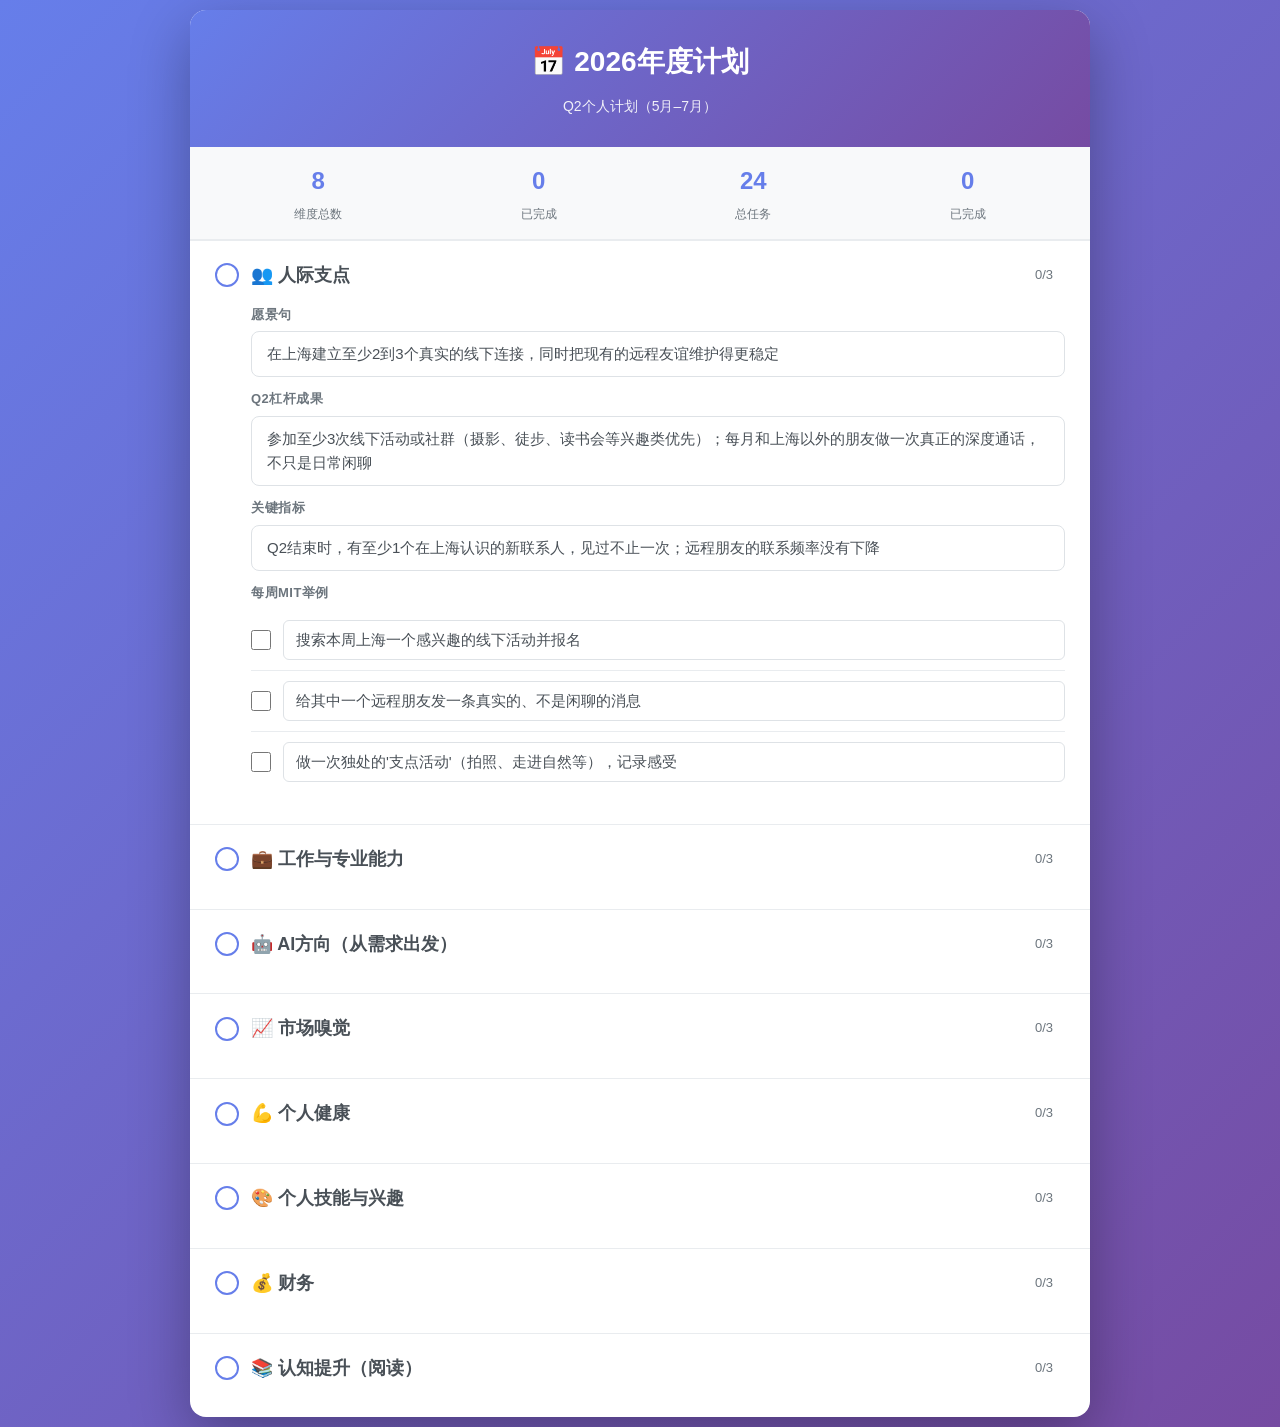
==== index.html @ ac1c128f "Update CLAUDE.md and rename plan.html to index.html" ====
<!DOCTYPE html>
<html lang="zh-CN">
<head>
    <meta charset="UTF-8">
    <meta name="viewport" content="width=device-width, initial-scale=1.0">
    <title>2026年度计划 - Q2个人计划</title>
    <style>
        * {
            margin: 0;
            padding: 0;
            box-sizing: border-box;
        }
        body {
            font-family: -apple-system, BlinkMacSystemFont, 'Segoe UI', 'PingFang SC', 'Microsoft YaHei', sans-serif;
            line-height: 1.6;
            color: #333;
            background: linear-gradient(135deg, #667eea 0%, #764ba2 100%);
            min-height: 100vh;
            padding: 10px;
        }
        .container {
            max-width: 900px;
            margin: 0 auto;
            background: white;
            border-radius: 16px;
            box-shadow: 0 20px 60px rgba(0,0,0,0.3);
            overflow: hidden;
        }
        .header {
            background: linear-gradient(135deg, #667eea 0%, #764ba2 100%);
            color: white;
            padding: 30px;
            text-align: center;
        }
        .header h1 {
            font-size: 28px;
            margin-bottom: 10px;
        }
        .header p {
            opacity: 0.9;
            font-size: 14px;
        }
        .stats-bar {
            display: flex;
            justify-content: space-around;
            background: #f8f9fa;
            padding: 15px;
            border-bottom: 2px solid #e9ecef;
        }
        .stat {
            text-align: center;
        }
        .stat-number {
            font-size: 24px;
            font-weight: bold;
            color: #667eea;
        }
        .stat-label {
            font-size: 12px;
            color: #6c757d;
            margin-top: 4px;
        }
        .dimension {
            border-bottom: 1px solid #e9ecef;
            padding: 20px 25px;
            transition: background 0.3s;
        }
        .dimension:last-child {
            border-bottom: none;
        }
        .dimension:hover {
            background: #f8f9fa;
        }
        .dimension-header {
            display: flex;
            align-items: center;
            margin-bottom: 15px;
            cursor: pointer;
        }
        .dimension-toggle {
            width: 24px;
            height: 24px;
            margin-right: 12px;
            border: 2px solid #667eea;
            border-radius: 50%;
            display: flex;
            align-items: center;
            justify-content: center;
            font-size: 14px;
            color: #667eea;
            transition: all 0.3s;
        }
        .dimension-toggle.completed {
            background: #667eea;
            color: white;
        }
        .dimension-title {
            font-size: 18px;
            font-weight: 600;
            color: #495057;
            flex: 1;
        }
        .dimension-progress {
            font-size: 13px;
            color: #6c757d;
            margin-right: 12px;
        }
        .dimension-content {
            margin-left: 36px;
            display: none;
        }
        .dimension-content.expanded {
            display: block;
        }
        .field {
            margin-bottom: 12px;
        }
        .field-label {
            font-size: 13px;
            font-weight: 600;
            color: #6c757d;
            margin-bottom: 6px;
            text-transform: uppercase;
            letter-spacing: 0.5px;
        }
        .field-content {
            font-size: 15px;
            color: #495057;
            padding: 10px 15px;
            background: #f8f9fa;
            border-radius: 8px;
            border-left: 3px solid #667eea;
            min-height: 40px;
            display: flex;
            align-items: center;
        }
        .field-content[contenteditable="true"] {
            background: #fff;
            border: 1px solid #dee2e6;
            cursor: text;
        }
        .field-content[contenteditable="true"]:focus {
            outline: none;
            border-color: #667eea;
            box-shadow: 0 0 0 3px rgba(102, 126, 234, 0.1);
        }
        .mit-list {
            list-style: none;
        }
        .mit-item {
            display: flex;
            align-items: center;
            padding: 10px 0;
            border-bottom: 1px solid #e9ecef;
        }
        .mit-item:last-child {
            border-bottom: none;
        }
        .mit-checkbox {
            width: 20px;
            height: 20px;
            margin-right: 12px;
            cursor: pointer;
            accent-color: #667eea;
        }
        .mit-text {
            flex: 1;
            font-size: 15px;
            color: #495057;
            padding: 6px 12px;
            border-radius: 6px;
            transition: all 0.3s;
        }
        .mit-text.completed {
            text-decoration: line-through;
            color: #6c757d;
            background: #f8f9fa;
        }
        .save-btn {
            position: fixed;
            bottom: 20px;
            right: 20px;
            background: linear-gradient(135deg, #667eea 0%, #764ba2 100%);
            color: white;
            border: none;
            padding: 12px 24px;
            border-radius: 25px;
            font-size: 14px;
            font-weight: 600;
            cursor: pointer;
            box-shadow: 0 4px 15px rgba(102, 126, 234, 0.4);
            transition: all 0.3s;
            display: none;
        }
        .save-btn:hover {
            transform: translateY(-2px);
            box-shadow: 0 6px 20px rgba(102, 126, 234, 0.6);
        }
        .save-btn.show {
            display: block;
        }
        .unsaved-indicator {
            position: fixed;
            bottom: 20px;
            left: 20px;
            background: #ffc107;
            color: #212529;
            padding: 8px 16px;
            border-radius: 20px;
            font-size: 12px;
            font-weight: 600;
            display: none;
        }
        .unsaved-indicator.show {
            display: block;
        }
        @media (max-width: 768px) {
            .header h1 { font-size: 22px; }
            .dimension { padding: 15px 20px; }
            .dimension-content { margin-left: 0; }
            .stats-bar { padding: 10px 5px; }
            .stat-number { font-size: 20px; }
        }
    </style>
</head>
<body>
    <div class="container">
        <div class="header">
            <h1>📅 2026年度计划</h1>
            <p>Q2个人计划（5月–7月）</p>
        </div>
        <div class="stats-bar">
            <div class="stat">
                <div class="stat-number" id="totalDimensions">0</div>
                <div class="stat-label">维度总数</div>
            </div>
            <div class="stat">
                <div class="stat-number" id="completedDimensions">0</div>
                <div class="stat-label">已完成</div>
            </div>
            <div class="stat">
                <div class="stat-number" id="totalTasks">0</div>
                <div class="stat-label">总任务</div>
            </div>
            <div class="stat">
                <div class="stat-number" id="completedTasks">0</div>
                <div class="stat-label">已完成</div>
            </div>
        </div>
        <div id="dimensionsContainer"></div>
    </div>
    <button class="save-btn" id="saveBtn" onclick="saveAll()">💾 保存所有更改</button>
    <div class="unsaved-indicator" id="unsavedIndicator">有未保存的更改</div>

    <script>
        const PLAN_DATA = {
            dimensions: [
                {
                    id: 1,
                    title: "👥 人际支点",
                    vision: "在上海建立至少2到3个真实的线下连接，同时把现有的远程友谊维护得更稳定",
                    leverage: "参加至少3次线下活动或社群（摄影、徒步、读书会等兴趣类优先）；每月和上海以外的朋友做一次真正的深度通话，不只是日常闲聊",
                    kpi: "Q2结束时，有至少1个在上海认识的新联系人，见过不止一次；远程朋友的联系频率没有下降",
                    mits: [
                        "搜索本周上海一个感兴趣的线下活动并报名",
                        "给其中一个远程朋友发一条真实的、不是闲聊的消息",
                        "做一次独处的'支点活动'（拍照、走进自然等），记录感受"
                    ]
                },
                {
                    id: 2,
                    title: "💼 工作与专业能力",
                    vision: "在TikTok岗位上有一个可量化的、被认可的专业成果",
                    leverage: "完成一个在工作中可以被拿出来说的项目或改进，有具体的数据或反馈支撑",
                    kpi: "能用一两句话清楚描述'我Q2在工作上做了什么、带来了什么结果'",
                    mits: [
                        "识别本周工作中一个可以主动推进的改进点",
                        "记录一个有意思的用户行为或数据现象",
                        "和一个同事进行一次超出日常协作的真实交流"
                    ]
                },
                {
                    id: 3,
                    title: "🤖 AI方向（从需求出发）",
                    vision: "完成一个从真实需求出发、有人愿意用的AI小产品",
                    leverage: "识别一个具体的、可验证的需求，并完成最小可用版本的交付——哪怕只有三五个人在用",
                    kpi: "有至少一个真实用户（不是自己）使用过这个东西，并给出反馈",
                    mits: [
                        "本周观察或记录一个'这个需求好像没有被很好满足'的场景",
                        "推进当前项目的一个具体功能模块",
                        "给一个潜在用户展示或描述这个想法，收集反应"
                    ]
                },
                {
                    id: 4,
                    title: "📈 市场嗅觉",
                    vision: "建立一套属于自己的需求发现和验证习惯，让它变成日常而不是偶发",
                    leverage: "完成至少3次完整的'发现需求→验证→记录'闭环，更新需求追踪表；在塔罗或AI工具方向完成一次有深度的竞品研究",
                    kpi: "需求追踪表中有不少于6条经过验证的记录；能说清楚在某个关注方向上，真实用户在用什么、为什么用、缺什么",
                    mits: [
                        "记录本周观察到的一个市场信号（小红书、身边人、工作场景均可）",
                        "对其中一条做简单验证（搜索、问人、看数据）",
                        "更新需求追踪表，写下结论而不只是现象"
                    ]
                },
                {
                    id: 5,
                    title: "💪 个人健康",
                    vision: "体重和肌肉量有可见的提升，建立稳定的训练习惯",
                    leverage: "制定可执行的增肌饮食和训练计划并执行满6周；每周完成2次力量训练，记录体重变化",
                    kpi: "Q2结束时体重较现在增加2到3公斤；每周力量训练完成率≥80%；体重变化每两周记录一次，趋势持续向上",
                    mits: [
                        "完成2次力量训练（记录动作、组数、重量）",
                        "记录本周饮食蛋白质摄入是否达标",
                        "每两周测量并记录一次体重"
                    ]
                },
                {
                    id: 6,
                    title: "🎨 个人技能与兴趣",
                    vision: "学会自由泳基础动作；让摄影或写作成为一个真正有积累感的出口",
                    leverage: "报名游泳课并完成至少8次课，能独立完成25米自由泳；完成至少10次有意识的拍摄练习，形成小型作品集；写至少6篇反思性文字",
                    kpi: "Q2结束时能独立完成25米自由泳不停歇；能挑出3张自己满意的照片；写作习惯每两周至少一次",
                    mits: [
                        "完成一次游泳课或自主练习",
                        "带着一个明确主题出去拍一次",
                        "写一段这周的观察或感受，不少于200字"
                    ]
                },
                {
                    id: 7,
                    title: "💰 财务",
                    vision: "储蓄率稳步提升；副业收入开始从'以时间换钱'向'用杠杆换钱'过渡；投资知识框架初步建立",
                    leverage: "坚持记账整个Q2；梳理现有副业结构，识别至少一个可以'做一次、持续产生价值'的杠杆化方向并完成初步验证；读完一本投资入门书并输出自己的框架笔记",
                    kpi: "Q2储蓄率较现在提升；至少形成一个杠杆化副业方向的具体方案（不要求完成，要求想清楚）；能用自己的话解释3个投资基础概念",
                    mits: [
                        "记录本周收支",
                        "思考或推进一个'可复用、不完全依赖时间投入'的副业模块",
                        "读投资相关内容20分钟并记录一个新认知"
                    ]
                },
                {
                    id: 8,
                    title: "📚 认知提升（阅读）",
                    vision: "重新建立稳定的阅读习惯，让阅读成为撬动其他目标的杠杆",
                    leverage: "Q2完成6本书（每两周1本）；阅读方向聚焦市场与商业认知、AI与技术趋势、心理与自我认知三个领域，每本书输出一段核心收获笔记",
                    kpi: "6本书完成率100%；每本书有不少于200字的笔记，明确写出'这本书如何影响了我的某个具体目标或决策'",
                    mits: [
                        "每日阅读30分钟，标注关键观点",
                        "周末完成当周阅读内容的简短笔记（核心观点+个人关联）",
                        "每两周选定下一本书，确保书单与当前最重要的目标方向对齐"
                    ]
                }
            ]
        };

        let state = loadState();

        function loadState() {
            const saved = localStorage.getItem('plan2026_state');
            if (saved) {
                try {
                    return JSON.parse(saved);
                } catch (e) {
                    console.warn('Failed to load state:', e);
                }
            }
            return { dimensions: {}, edits: {} };
        }

        function saveState() {
            localStorage.setItem('plan2026_state', JSON.stringify(state));
        }

        function init() {
            const container = document.getElementById('dimensionsContainer');
            PLAN_DATA.dimensions.forEach((dim, index) => {
                const dimId = dim.id;
                const dimState = state.dimensions[dimId] || { completedMits: [], expanded: index === 0 };

                const dimEl = document.createElement('div');
                dimEl.className = 'dimension';
                dimEl.id = `dim-${dimId}`;

                const completed = dimState.completedMits || [];
                const allComplete = completed.length === dim.mits.length;

                dimEl.innerHTML = `
                    <div class="dimension-header" onclick="toggleDimension(${dimId})">
                        <div class="dimension-toggle ${allComplete ? 'completed' : ''}" id="toggle-${dimId}">${allComplete ? '✓' : (completed.length > 0 ? completed.length : '')}</div>
                        <div class="dimension-title">${dim.title}</div>
                        <div class="dimension-progress" id="progress-${dimId}">${completed.length}/${dim.mits.length}</div>
                    </div>
                    <div class="dimension-content ${dimState.expanded ? 'expanded' : ''}" id="content-${dimId}">
                        <div class="field">
                            <div class="field-label">愿景句</div>
                            <div class="field-content" contenteditable="true"
                                 oninput="markUnsaved()"
                                 onblur="saveField(${dimId}, 'vision', this.innerText)"
                                 id="vision-${dimId}">${state.edits[`${dimId}_vision`] || dim.vision}</div>
                        </div>
                        <div class="field">
                            <div class="field-label">Q2杠杆成果</div>
                            <div class="field-content" contenteditable="true"
                                 oninput="markUnsaved()"
                                 onblur="saveField(${dimId}, 'leverage', this.innerText)"
                                 id="leverage-${dimId}">${state.edits[`${dimId}_leverage`] || dim.leverage}</div>
                        </div>
                        <div class="field">
                            <div class="field-label">关键指标</div>
                            <div class="field-content" contenteditable="true"
                                 oninput="markUnsaved()"
                                 onblur="saveField(${dimId}, 'kpi', this.innerText)"
                                 id="kpi-${dimId}">${state.edits[`${dimId}_kpi`] || dim.kpi}</div>
                        </div>
                        <div class="field">
                            <div class="field-label">每周MIT举例</div>
                            <ul class="mit-list" id="mit-list-${dimId}">
                                ${dim.mits.map((mit, i) => `
                                    <li class="mit-item">
                                        <input type="checkbox"
                                               class="mit-checkbox"
                                               id="mit-${dimId}-${i}"
                                               ${completed.includes(i) ? 'checked' : ''}
                                               onchange="toggleMit(${dimId}, ${i})">
                                        <div class="field-content mit-text ${completed.includes(i) ? 'completed' : ''}"
                                             contenteditable="true"
                                             oninput="markUnsaved()"
                                             onblur="saveField(${dimId}, 'mit_${i}', this.innerText)"
                                             id="mit-text-${dimId}-${i}">${state.edits[`${dimId}_mit_${i}`] || mit}</div>
                                    </li>
                                `).join('')}
                            </ul>
                        </div>
                    </div>
                `;
                container.appendChild(dimEl);
            });
            updateStats();
        }

        function toggleDimension(dimId) {
            const content = document.getElementById(`content-${dimId}`);
            const toggle = document.getElementById(`toggle-${dimId}`);
            const isExpanded = content.classList.contains('expanded');

            if (!isExpanded) {
                content.classList.add('expanded');
                toggle.textContent = document.querySelectorAll(`#mit-list-${dimId} input:checked`).length || '';
            } else {
                content.classList.remove('expanded');
            }

            // Save expanded state
            if (!state.dimensions[dimId]) state.dimensions[dimId] = { completedMits: [] };
            state.dimensions[dimId].expanded = !isExpanded;
            saveState();
        }

        function toggleMit(dimId, mitIndex) {
            const checkbox = document.getElementById(`mit-${dimId}-${mitIndex}`);
            const textEl = document.getElementById(`mit-text-${dimId}-${mitIndex}`);

            if (!state.dimensions[dimId]) state.dimensions[dimId] = { completedMits: [] };

            if (checkbox.checked) {
                state.dimensions[dimId].completedMits.push(mitIndex);
                textEl.classList.add('completed');
            } else {
                state.dimensions[dimId].completedMits = state.dimensions[dimId].completedMits.filter(i => i !== mitIndex);
                textEl.classList.remove('completed');
            }

            updateDimProgress(dimId);
            updateStats();
            saveState();
            markUnsaved();
        }

        function updateDimProgress(dimId) {
            const dimData = PLAN_DATA.dimensions.find(d => d.id === dimId);
            const dimState = state.dimensions[dimId] || { completedMits: [] };
            const completed = dimState.completedMits.length;
            const total = dimData.mits.length;

            document.getElementById(`progress-${dimId}`).textContent = `${completed}/${total}`;

            const toggle = document.getElementById(`toggle-${dimId}`);
            if (completed === total && total > 0) {
                toggle.classList.add('completed');
                toggle.textContent = '✓';
            } else {
                toggle.classList.remove('completed');
                toggle.textContent = completed > 0 ? completed : '';
            }
        }

        function updateStats() {
            const totalDims = PLAN_DATA.dimensions.length;
            const completedDims = PLAN_DATA.dimensions.filter(d => {
                const s = state.dimensions[d.id];
                return s && s.completedMits && s.completedMits.length === d.mits.length;
            }).length;
            const totalTasks = PLAN_DATA.dimensions.reduce((sum, d) => sum + d.mits.length, 0);
            const completedTasks = PLAN_DATA.dimensions.reduce((sum, d) => {
                const s = state.dimensions[d.id];
                return sum + (s && s.completedMits ? s.completedMits.length : 0);
            }, 0);

            document.getElementById('totalDimensions').textContent = totalDims;
            document.getElementById('completedDimensions').textContent = completedDims;
            document.getElementById('totalTasks').textContent = totalTasks;
            document.getElementById('completedTasks').textContent = completedTasks;
        }

        function saveField(dimId, field, value) {
            state.edits[`${dimId}_${field}`] = value;
            saveState();
            markUnsaved();
        }

        let unsavedTimeout;
        function markUnsaved() {
            document.getElementById('saveBtn').classList.add('show');
            document.getElementById('unsavedIndicator').classList.add('show');
            clearTimeout(unsavedTimeout);
            unsavedTimeout = setTimeout(() => {
                document.getElementById('unsavedIndicator').classList.remove('show');
            }, 3000);
        }

        function saveAll() {
            saveState();
            document.getElementById('saveBtn').classList.remove('show');
            document.getElementById('unsavedIndicator').classList.remove('show');

            // Show confirmation
            const btn = document.getElementById('saveBtn');
            const original = btn.innerHTML;
            btn.innerHTML = '✅ 已保存!';
            setTimeout(() => {
                btn.innerHTML = original;
            }, 2000);
        }

        // Initialize on load
        window.onload = init;
    </script>
</body>
</html>
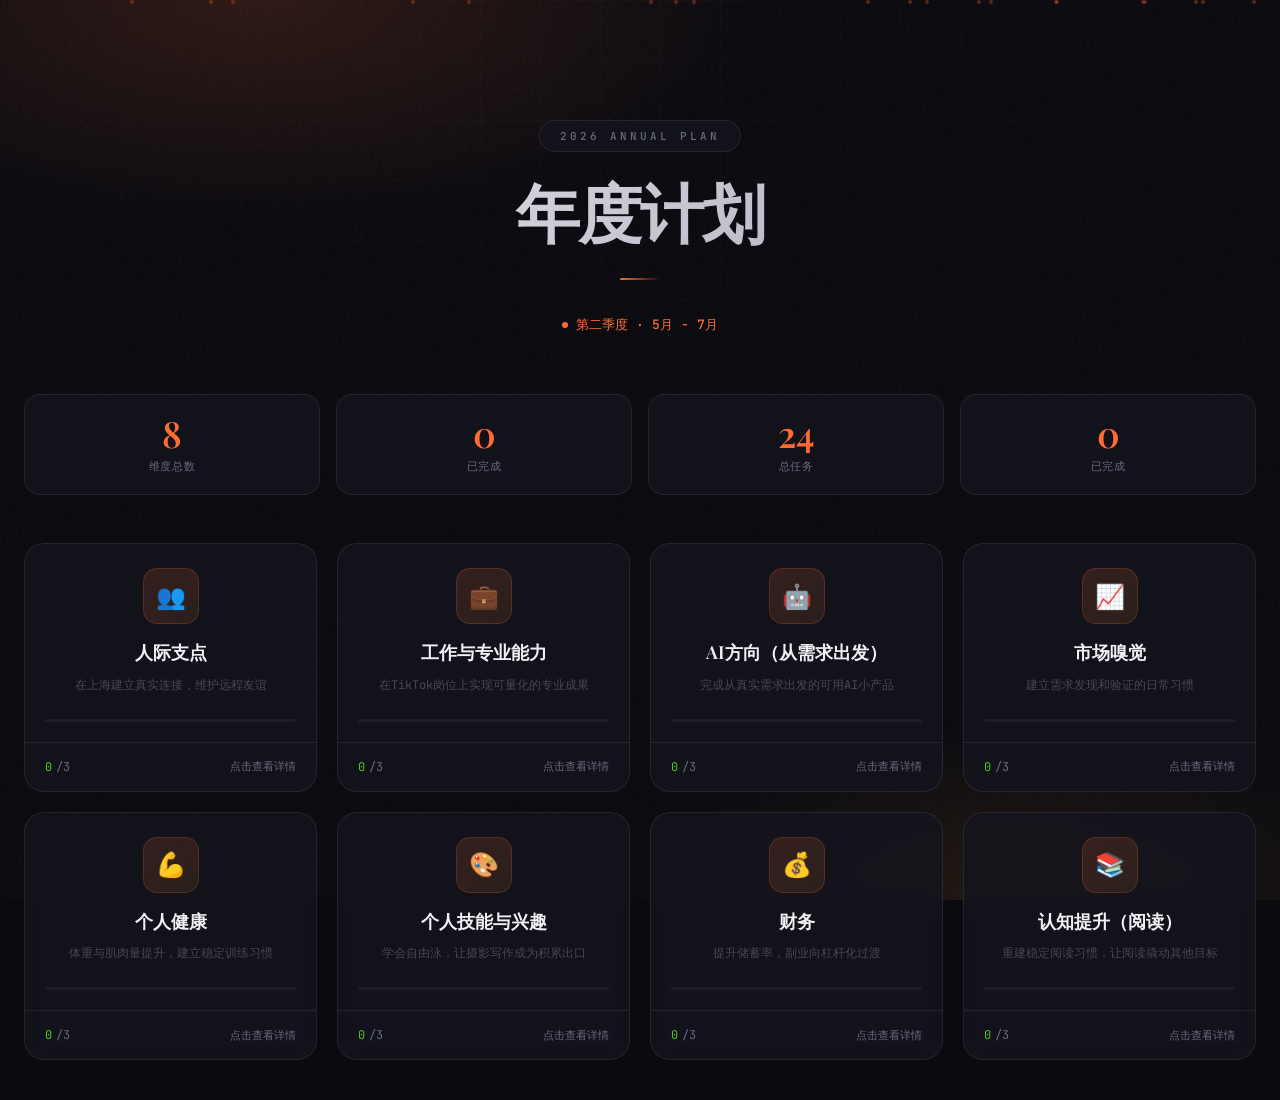
==== commit 55788731: "重构：多页面现代化设计 - 创建 index.html 主页：8个维度卡片网格布局，带滚动动画和悬浮效果 - 创建 dimension-1.html 到 dimension-8.html：每个维度独立" ====
--- a/index.html
+++ b/index.html
@@ -3,369 +3,469 @@
 <head>
     <meta charset="UTF-8">
     <meta name="viewport" content="width=device-width, initial-scale=1.0">
-    <title>2026年度计划 - Q2个人计划</title>
+    <title>2026 · 年度计划</title>
     <style>
-        * {
-            margin: 0;
-            padding: 0;
-            box-sizing: border-box;
-        }
+        @import url('https://fonts.googleapis.com/css2?family=Playfair+Display:wght@400;600;800&family=JetBrains+Mono:wght@300;400;500&display=swap');
+
+        :root {
+            --bg: #0a0a0f;
+            --fg: #f0f0f5;
+            --muted: #6b6b80;
+            --accent: #ff6b35;
+            --accent-glow: rgba(255, 107, 53, 0.4);
+            --card: rgba(20, 20, 30, 0.8);
+            --border: rgba(255, 255, 255, 0.08);
+            --gradient-1: #ff6b35;
+            --gradient-2: #f7931e;
+        }
+
+        * { margin: 0; padding: 0; box-sizing: border-box; }
+
         body {
-            font-family: -apple-system, BlinkMacSystemFont, 'Segoe UI', 'PingFang SC', 'Microsoft YaHei', sans-serif;
-            line-height: 1.6;
-            color: #333;
-            background: linear-gradient(135deg, #667eea 0%, #764ba2 100%);
+            font-family: 'JetBrains Mono', monospace;
+            background: var(--bg);
+            color: var(--fg);
             min-height: 100vh;
-            padding: 10px;
-        }
-        .container {
-            max-width: 900px;
+            overflow-x: hidden;
+        }
+
+        /* Animated background */
+        .bg-layer {
+            position: fixed;
+            inset: 0;
+            z-index: -1;
+            background:
+                radial-gradient(ellipse 80% 50% at 20% 0%, rgba(255,107,53,0.15) 0%, transparent 50%),
+                radial-gradient(ellipse 60% 40% at 80% 100%, rgba(247,147,30,0.1) 0%, transparent 50%),
+                var(--bg);
+        }
+
+        .bg-grid {
+            position: fixed;
+            inset: 0;
+            z-index: -1;
+            background-image:
+                linear-gradient(rgba(255,255,255,0.02) 1px, transparent 1px),
+                linear-gradient(90deg, rgba(255,255,255,0.02) 1px, transparent 1px);
+            background-size: 60px 60px;
+            mask-image: radial-gradient(ellipse 100% 100% at 50% 0%, black 0%, transparent 70%);
+        }
+
+        /* Noise texture overlay */
+        .noise {
+            position: fixed;
+            inset: 0;
+            z-index: -1;
+            opacity: 0.03;
+            background-image: url("data:image/svg+xml,%3Csvg viewBox='0 0 256 256' xmlns='http://www.w3.org/2000/svg'%3E%3Cfilter id='noise'%3E%3CfeTurbulence type='fractalNoise' baseFrequency='0.9' numOctaves='4' stitchTiles='stitch'/%3E%3C/filter%3E%3Crect width='100%25' height='100%25' filter='url(%23noise)'/%3E%3C/svg%3E");
+            pointer-events: none;
+        }
+
+        /* Main container */
+        .main-container {
+            max-width: 1400px;
             margin: 0 auto;
-            background: white;
+            padding: 40px 24px;
+        }
+
+        /* Header */
+        .hero {
+            text-align: center;
+            padding: 80px 0 60px;
+            position: relative;
+        }
+
+        .hero-badge {
+            display: inline-block;
+            font-size: 11px;
+            font-weight: 500;
+            letter-spacing: 3px;
+            text-transform: uppercase;
+            color: var(--muted);
+            background: var(--card);
+            border: 1px solid var(--border);
+            padding: 8px 20px;
+            border-radius: 100px;
+            margin-bottom: 24px;
+            backdrop-filter: blur(10px);
+        }
+
+        .hero h1 {
+            font-family: 'Playfair Display', serif;
+            font-size: clamp(32px, 6vw, 64px);
+            font-weight: 800;
+            letter-spacing: -0.03em;
+            line-height: 1.1;
+            margin-bottom: 16px;
+            background: linear-gradient(135deg, var(--fg) 0%, #a0a0b0 100%);
+            -webkit-background-clip: text;
+            -webkit-text-fill-color: transparent;
+            background-clip: text;
+        }
+
+        .hero-subtitle {
+            font-size: 14px;
+            color: var(--muted);
+            letter-spacing: 0.1em;
+        }
+
+        .hero-line {
+            width: 40px;
+            height: 2px;
+            background: linear-gradient(90deg, var(--accent), transparent);
+            margin: 32px auto;
+            border-radius: 2px;
+        }
+
+        .q2-tag {
+            display: inline-flex;
+            align-items: center;
+            gap: 8px;
+            color: var(--accent);
+            font-size: 13px;
+            font-weight: 500;
+        }
+
+        .q2-tag::before {
+            content: '';
+            width: 6px;
+            height: 6px;
+            background: var(--accent);
+            border-radius: 50%;
+            animation: pulse 2s infinite;
+        }
+
+        @keyframes pulse {
+            0%, 100% { opacity: 1; transform: scale(1); }
+            50% { opacity: 0.5; transform: scale(1.2); }
+        }
+
+        /* Stats bar */
+        .stats-row {
+            display: grid;
+            grid-template-columns: repeat(4, 1fr);
+            gap: 16px;
+            margin-bottom: 48px;
+        }
+
+        @media (max-width: 600px) {
+            .stats-row { grid-template-columns: repeat(2, 1fr); }
+        }
+
+        .stat-card {
+            background: var(--card);
+            border: 1px solid var(--border);
             border-radius: 16px;
-            box-shadow: 0 20px 60px rgba(0,0,0,0.3);
+            padding: 20px;
+            text-align: center;
+            backdrop-filter: blur(10px);
+            transition: all 0.4s cubic-bezier(0.16, 1, 0.3, 1);
+        }
+
+        .stat-card:hover {
+            border-color: rgba(255,107,53,0.3);
+            transform: translateY(-4px);
+            box-shadow: 0 20px 40px rgba(0,0,0,0.3);
+        }
+
+        .stat-value {
+            font-family: 'Playfair Display', serif;
+            font-size: 36px;
+            font-weight: 600;
+            color: var(--fg);
+            line-height: 1;
+            margin-bottom: 8px;
+        }
+
+        .stat-value .highlight {
+            color: var(--accent);
+        }
+
+        .stat-label {
+            font-size: 11px;
+            color: var(--muted);
+            letter-spacing: 0.05em;
+            text-transform: uppercase;
+        }
+
+        /* Grid of dimension cards */
+        .dimensions-grid {
+            display: grid;
+            grid-template-columns: repeat(auto-fit, minmax(280px, 1fr));
+            gap: 20px;
+        }
+
+        .dimension-card {
+            background: var(--card);
+            border: 1px solid var(--border);
+            border-radius: 20px;
             overflow: hidden;
-        }
-        .header {
-            background: linear-gradient(135deg, #667eea 0%, #764ba2 100%);
-            color: white;
-            padding: 30px;
-            text-align: center;
-        }
-        .header h1 {
-            font-size: 28px;
-            margin-bottom: 10px;
-        }
-        .header p {
-            opacity: 0.9;
-            font-size: 14px;
-        }
-        .stats-bar {
-            display: flex;
-            justify-content: space-around;
-            background: #f8f9fa;
-            padding: 15px;
-            border-bottom: 2px solid #e9ecef;
-        }
-        .stat {
-            text-align: center;
-        }
-        .stat-number {
-            font-size: 24px;
-            font-weight: bold;
-            color: #667eea;
-        }
-        .stat-label {
-            font-size: 12px;
-            color: #6c757d;
-            margin-top: 4px;
-        }
-        .dimension {
-            border-bottom: 1px solid #e9ecef;
-            padding: 20px 25px;
-            transition: background 0.3s;
-        }
-        .dimension:last-child {
-            border-bottom: none;
-        }
-        .dimension:hover {
-            background: #f8f9fa;
-        }
-        .dimension-header {
-            display: flex;
-            align-items: center;
-            margin-bottom: 15px;
             cursor: pointer;
-        }
-        .dimension-toggle {
-            width: 24px;
-            height: 24px;
-            margin-right: 12px;
-            border: 2px solid #667eea;
-            border-radius: 50%;
+            transition: all 0.5s cubic-bezier(0.16, 1, 0.3, 1);
+            position: relative;
+            backdrop-filter: blur(10px);
+        }
+
+        .dimension-card::before {
+            content: '';
+            position: absolute;
+            top: 0;
+            left: 0;
+            right: 0;
+            height: 3px;
+            background: linear-gradient(90deg, var(--gradient-1), var(--gradient-2));
+            opacity: 0;
+            transition: opacity 0.4s;
+        }
+
+        .dimension-card:hover {
+            border-color: rgba(255,107,53,0.4);
+            transform: translateY(-8px);
+            box-shadow:
+                0 20px 60px rgba(255,107,53,0.15),
+                0 0 0 1px rgba(255,107,53,0.1);
+        }
+
+        .dimension-card:hover::before {
+            opacity: 1;
+        }
+
+        .card-icon {
+            width: 56px;
+            height: 56px;
+            margin: 24px auto 16px;
             display: flex;
             align-items: center;
             justify-content: center;
-            font-size: 14px;
-            color: #667eea;
-            transition: all 0.3s;
-        }
-        .dimension-toggle.completed {
-            background: #667eea;
-            color: white;
-        }
-        .dimension-title {
+            font-size: 24px;
+            background: linear-gradient(135deg, rgba(255,107,53,0.15), rgba(247,147,30,0.1));
+            border-radius: 14px;
+            border: 1px solid rgba(255,107,53,0.2);
+        }
+
+        .card-title {
+            font-family: 'Playfair Display', serif;
             font-size: 18px;
             font-weight: 600;
-            color: #495057;
-            flex: 1;
-        }
-        .dimension-progress {
-            font-size: 13px;
-            color: #6c757d;
-            margin-right: 12px;
-        }
-        .dimension-content {
-            margin-left: 36px;
-            display: none;
-        }
-        .dimension-content.expanded {
-            display: block;
-        }
-        .field {
-            margin-bottom: 12px;
-        }
-        .field-label {
-            font-size: 13px;
-            font-weight: 600;
-            color: #6c757d;
-            margin-bottom: 6px;
-            text-transform: uppercase;
-            letter-spacing: 0.5px;
-        }
-        .field-content {
-            font-size: 15px;
-            color: #495057;
-            padding: 10px 15px;
-            background: #f8f9fa;
-            border-radius: 8px;
-            border-left: 3px solid #667eea;
-            min-height: 40px;
+            color: var(--fg);
+            text-align: center;
+            padding: 0 20px;
+            line-height: 1.4;
+        }
+
+        .card-subtitle {
+            font-size: 12px;
+            color: var(--muted);
+            text-align: center;
+            padding: 10px 24px 24px;
+            line-height: 1.6;
+            opacity: 0.6;
+        }
+
+        .card-progress {
+            height: 3px;
+            background: rgba(255,255,255,0.05);
+            margin: 0 20px 20px;
+            border-radius: 2px;
+            overflow: hidden;
+        }
+
+        .card-progress-bar {
+            height: 100%;
+            background: linear-gradient(90deg, var(--gradient-1), var(--gradient-2));
+            border-radius: 2px;
+            transition: width 0.8s cubic-bezier(0.16, 1, 0.3, 1);
+            width: 0%;
+        }
+
+        .card-footer {
+            padding: 16px 20px;
+            border-top: 1px solid var(--border);
+            display: flex;
+            justify-content: space-between;
+            align-items: center;
+            font-size: 12px;
+            color: var(--muted);
+        }
+
+        .card-stats {
+            display: flex;
+            gap: 16px;
+        }
+
+        .card-stat {
             display: flex;
             align-items: center;
-        }
-        .field-content[contenteditable="true"] {
-            background: #fff;
-            border: 1px solid #dee2e6;
-            cursor: text;
-        }
-        .field-content[contenteditable="true"]:focus {
-            outline: none;
-            border-color: #667eea;
-            box-shadow: 0 0 0 3px rgba(102, 126, 234, 0.1);
-        }
-        .mit-list {
-            list-style: none;
-        }
-        .mit-item {
-            display: flex;
-            align-items: center;
-            padding: 10px 0;
-            border-bottom: 1px solid #e9ecef;
-        }
-        .mit-item:last-child {
-            border-bottom: none;
-        }
-        .mit-checkbox {
-            width: 20px;
-            height: 20px;
-            margin-right: 12px;
-            cursor: pointer;
-            accent-color: #667eea;
-        }
-        .mit-text {
-            flex: 1;
-            font-size: 15px;
-            color: #495057;
-            padding: 6px 12px;
-            border-radius: 6px;
-            transition: all 0.3s;
-        }
-        .mit-text.completed {
-            text-decoration: line-through;
-            color: #6c757d;
-            background: #f8f9fa;
-        }
-        .save-btn {
+            gap: 4px;
+        }
+
+        .card-stat .done {
+            color: #52c41a;
+        }
+
+        /* Scroll reveal animation */
+        .dimension-card {
+            opacity: 0;
+            transform: translateY(40px);
+        }
+
+        .dimension-card.revealed {
+            animation: cardReveal 0.8s cubic-bezier(0.16, 1, 0.3, 1) forwards;
+        }
+
+        @keyframes cardReveal {
+            to {
+                opacity: 1;
+                transform: translateY(0);
+            }
+        }
+
+        /* Floating particles */
+        .particles {
             position: fixed;
-            bottom: 20px;
-            right: 20px;
-            background: linear-gradient(135deg, #667eea 0%, #764ba2 100%);
-            color: white;
-            border: none;
-            padding: 12px 24px;
-            border-radius: 25px;
-            font-size: 14px;
-            font-weight: 600;
-            cursor: pointer;
-            box-shadow: 0 4px 15px rgba(102, 126, 234, 0.4);
-            transition: all 0.3s;
-            display: none;
-        }
-        .save-btn:hover {
-            transform: translateY(-2px);
-            box-shadow: 0 6px 20px rgba(102, 126, 234, 0.6);
-        }
-        .save-btn.show {
-            display: block;
-        }
-        .unsaved-indicator {
-            position: fixed;
-            bottom: 20px;
-            left: 20px;
-            background: #ffc107;
-            color: #212529;
-            padding: 8px 16px;
-            border-radius: 20px;
-            font-size: 12px;
-            font-weight: 600;
-            display: none;
-        }
-        .unsaved-indicator.show {
-            display: block;
-        }
-        @media (max-width: 768px) {
-            .header h1 { font-size: 22px; }
-            .dimension { padding: 15px 20px; }
-            .dimension-content { margin-left: 0; }
-            .stats-bar { padding: 10px 5px; }
-            .stat-number { font-size: 20px; }
+            inset: 0;
+            pointer-events: none;
+            z-index: -1;
+            overflow: hidden;
+        }
+
+        .particle {
+            position: absolute;
+            width: 4px;
+            height: 4px;
+            background: var(--accent);
+            border-radius: 50%;
+            opacity: 0.3;
+            animation: float 15s infinite;
+        }
+
+        @keyframes float {
+            0%, 100% { transform: translateY(100vh) rotate(0deg); opacity: 0; }
+            10% { opacity: 0.3; }
+            90% { opacity: 0.3; }
+            100% { transform: translateY(-100vh) rotate(720deg); opacity: 0; }
+        }
+
+        /* Focus states */
+        .dimension-card:focus-visible {
+            outline: 2px solid var(--accent);
+            outline-offset: 4px;
+        }
+
+        .dimension-card:focus-visible::before {
+            opacity: 1;
         }
     </style>
 </head>
 <body>
-    <div class="container">
-        <div class="header">
-            <h1>📅 2026年度计划</h1>
-            <p>Q2个人计划（5月–7月）</p>
-        </div>
-        <div class="stats-bar">
-            <div class="stat">
-                <div class="stat-number" id="totalDimensions">0</div>
+    <div class="bg-layer"></div>
+    <div class="bg-grid"></div>
+    <div class="noise"></div>
+    <div class="particles" id="particles"></div>
+
+    <main class="main-container">
+        <header class="hero">
+            <div class="hero-badge">2026 Annual Plan</div>
+            <h1>年度计划</h1>
+            <div class="hero-line"></div>
+            <div class="q2-tag">第二季度 · 5月 - 7月</div>
+        </header>
+
+        <section class="stats-row" id="statsRow">
+            <div class="stat-card">
+                <div class="stat-value"><span id="totalDims" class="highlight">0</span></div>
                 <div class="stat-label">维度总数</div>
             </div>
-            <div class="stat">
-                <div class="stat-number" id="completedDimensions">0</div>
+            <div class="stat-card">
+                <div class="stat-value"><span id="completedDims" class="highlight">0</span></div>
                 <div class="stat-label">已完成</div>
             </div>
-            <div class="stat">
-                <div class="stat-number" id="totalTasks">0</div>
+            <div class="stat-card">
+                <div class="stat-value"><span id="totalTasks" class="highlight">0</span></div>
                 <div class="stat-label">总任务</div>
             </div>
-            <div class="stat">
-                <div class="stat-number" id="completedTasks">0</div>
+            <div class="stat-card">
+                <div class="stat-value"><span id="completedTasks" class="highlight">0</span></div>
                 <div class="stat-label">已完成</div>
             </div>
-        </div>
-        <div id="dimensionsContainer"></div>
-    </div>
-    <button class="save-btn" id="saveBtn" onclick="saveAll()">💾 保存所有更改</button>
-    <div class="unsaved-indicator" id="unsavedIndicator">有未保存的更改</div>
+        </section>
+
+        <section class="dimensions-grid" id="dimensionsGrid"></section>
+    </main>
 
     <script>
-        const PLAN_DATA = {
-            dimensions: [
-                {
-                    id: 1,
-                    title: "👥 人际支点",
-                    vision: "在上海建立至少2到3个真实的线下连接，同时把现有的远程友谊维护得更稳定",
-                    leverage: "参加至少3次线下活动或社群（摄影、徒步、读书会等兴趣类优先）；每月和上海以外的朋友做一次真正的深度通话，不只是日常闲聊",
-                    kpi: "Q2结束时，有至少1个在上海认识的新联系人，见过不止一次；远程朋友的联系频率没有下降",
-                    mits: [
-                        "搜索本周上海一个感兴趣的线下活动并报名",
-                        "给其中一个远程朋友发一条真实的、不是闲聊的消息",
-                        "做一次独处的'支点活动'（拍照、走进自然等），记录感受"
-                    ]
-                },
-                {
-                    id: 2,
-                    title: "💼 工作与专业能力",
-                    vision: "在TikTok岗位上有一个可量化的、被认可的专业成果",
-                    leverage: "完成一个在工作中可以被拿出来说的项目或改进，有具体的数据或反馈支撑",
-                    kpi: "能用一两句话清楚描述'我Q2在工作上做了什么、带来了什么结果'",
-                    mits: [
-                        "识别本周工作中一个可以主动推进的改进点",
-                        "记录一个有意思的用户行为或数据现象",
-                        "和一个同事进行一次超出日常协作的真实交流"
-                    ]
-                },
-                {
-                    id: 3,
-                    title: "🤖 AI方向（从需求出发）",
-                    vision: "完成一个从真实需求出发、有人愿意用的AI小产品",
-                    leverage: "识别一个具体的、可验证的需求，并完成最小可用版本的交付——哪怕只有三五个人在用",
-                    kpi: "有至少一个真实用户（不是自己）使用过这个东西，并给出反馈",
-                    mits: [
-                        "本周观察或记录一个'这个需求好像没有被很好满足'的场景",
-                        "推进当前项目的一个具体功能模块",
-                        "给一个潜在用户展示或描述这个想法，收集反应"
-                    ]
-                },
-                {
-                    id: 4,
-                    title: "📈 市场嗅觉",
-                    vision: "建立一套属于自己的需求发现和验证习惯，让它变成日常而不是偶发",
-                    leverage: "完成至少3次完整的'发现需求→验证→记录'闭环，更新需求追踪表；在塔罗或AI工具方向完成一次有深度的竞品研究",
-                    kpi: "需求追踪表中有不少于6条经过验证的记录；能说清楚在某个关注方向上，真实用户在用什么、为什么用、缺什么",
-                    mits: [
-                        "记录本周观察到的一个市场信号（小红书、身边人、工作场景均可）",
-                        "对其中一条做简单验证（搜索、问人、看数据）",
-                        "更新需求追踪表，写下结论而不只是现象"
-                    ]
-                },
-                {
-                    id: 5,
-                    title: "💪 个人健康",
-                    vision: "体重和肌肉量有可见的提升，建立稳定的训练习惯",
-                    leverage: "制定可执行的增肌饮食和训练计划并执行满6周；每周完成2次力量训练，记录体重变化",
-                    kpi: "Q2结束时体重较现在增加2到3公斤；每周力量训练完成率≥80%；体重变化每两周记录一次，趋势持续向上",
-                    mits: [
-                        "完成2次力量训练（记录动作、组数、重量）",
-                        "记录本周饮食蛋白质摄入是否达标",
-                        "每两周测量并记录一次体重"
-                    ]
-                },
-                {
-                    id: 6,
-                    title: "🎨 个人技能与兴趣",
-                    vision: "学会自由泳基础动作；让摄影或写作成为一个真正有积累感的出口",
-                    leverage: "报名游泳课并完成至少8次课，能独立完成25米自由泳；完成至少10次有意识的拍摄练习，形成小型作品集；写至少6篇反思性文字",
-                    kpi: "Q2结束时能独立完成25米自由泳不停歇；能挑出3张自己满意的照片；写作习惯每两周至少一次",
-                    mits: [
-                        "完成一次游泳课或自主练习",
-                        "带着一个明确主题出去拍一次",
-                        "写一段这周的观察或感受，不少于200字"
-                    ]
-                },
-                {
-                    id: 7,
-                    title: "💰 财务",
-                    vision: "储蓄率稳步提升；副业收入开始从'以时间换钱'向'用杠杆换钱'过渡；投资知识框架初步建立",
-                    leverage: "坚持记账整个Q2；梳理现有副业结构，识别至少一个可以'做一次、持续产生价值'的杠杆化方向并完成初步验证；读完一本投资入门书并输出自己的框架笔记",
-                    kpi: "Q2储蓄率较现在提升；至少形成一个杠杆化副业方向的具体方案（不要求完成，要求想清楚）；能用自己的话解释3个投资基础概念",
-                    mits: [
-                        "记录本周收支",
-                        "思考或推进一个'可复用、不完全依赖时间投入'的副业模块",
-                        "读投资相关内容20分钟并记录一个新认知"
-                    ]
-                },
-                {
-                    id: 8,
-                    title: "📚 认知提升（阅读）",
-                    vision: "重新建立稳定的阅读习惯，让阅读成为撬动其他目标的杠杆",
-                    leverage: "Q2完成6本书（每两周1本）；阅读方向聚焦市场与商业认知、AI与技术趋势、心理与自我认知三个领域，每本书输出一段核心收获笔记",
-                    kpi: "6本书完成率100%；每本书有不少于200字的笔记，明确写出'这本书如何影响了我的某个具体目标或决策'",
-                    mits: [
-                        "每日阅读30分钟，标注关键观点",
-                        "周末完成当周阅读内容的简短笔记（核心观点+个人关联）",
-                        "每两周选定下一本书，确保书单与当前最重要的目标方向对齐"
-                    ]
-                }
-            ]
-        };
+        const DIMENSIONS = [
+            {
+                id: 1,
+                icon: '👥',
+                title: '人际支点',
+                subtitle: '在上海建立真实连接，维护远程友谊',
+                file: 'dimension-1.html',
+                taskCount: 3
+            },
+            {
+                id: 2,
+                icon: '💼',
+                title: '工作与专业能力',
+                subtitle: '在TikTok岗位上实现可量化的专业成果',
+                file: 'dimension-2.html',
+                taskCount: 3
+            },
+            {
+                id: 3,
+                icon: '🤖',
+                title: 'AI方向（从需求出发）',
+                subtitle: '完成从真实需求出发的可用AI小产品',
+                file: 'dimension-3.html',
+                taskCount: 3
+            },
+            {
+                id: 4,
+                icon: '📈',
+                title: '市场嗅觉',
+                subtitle: '建立需求发现和验证的日常习惯',
+                file: 'dimension-4.html',
+                taskCount: 3
+            },
+            {
+                id: 5,
+                icon: '💪',
+                title: '个人健康',
+                subtitle: '体重与肌肉量提升，建立稳定训练习惯',
+                file: 'dimension-5.html',
+                taskCount: 3
+            },
+            {
+                id: 6,
+                icon: '🎨',
+                title: '个人技能与兴趣',
+                subtitle: '学会自由泳，让摄影写作成为积累出口',
+                file: 'dimension-6.html',
+                taskCount: 3
+            },
+            {
+                id: 7,
+                icon: '💰',
+                title: '财务',
+                subtitle: '提升储蓄率，副业向杠杆化过渡',
+                file: 'dimension-7.html',
+                taskCount: 3
+            },
+            {
+                id: 8,
+                icon: '📚',
+                title: '认知提升（阅读）',
+                subtitle: '重建稳定阅读习惯，让阅读撬动其他目标',
+                file: 'dimension-8.html',
+                taskCount: 3
+            }
+        ];
 
         let state = loadState();
 
         function loadState() {
             const saved = localStorage.getItem('plan2026_state');
-            if (saved) {
-                try {
-                    return JSON.parse(saved);
-                } catch (e) {
-                    console.warn('Failed to load state:', e);
-                }
-            }
-            return { dimensions: {}, edits: {} };
+            return saved ? JSON.parse(saved) : { dimensions: {} };
         }
 
         function saveState() {
@@ -373,178 +473,89 @@
         }
 
         function init() {
-            const container = document.getElementById('dimensionsContainer');
-            PLAN_DATA.dimensions.forEach((dim, index) => {
-                const dimId = dim.id;
-                const dimState = state.dimensions[dimId] || { completedMits: [], expanded: index === 0 };
-
-                const dimEl = document.createElement('div');
-                dimEl.className = 'dimension';
-                dimEl.id = `dim-${dimId}`;
-
-                const completed = dimState.completedMits || [];
-                const allComplete = completed.length === dim.mits.length;
-
-                dimEl.innerHTML = `
-                    <div class="dimension-header" onclick="toggleDimension(${dimId})">
-                        <div class="dimension-toggle ${allComplete ? 'completed' : ''}" id="toggle-${dimId}">${allComplete ? '✓' : (completed.length > 0 ? completed.length : '')}</div>
-                        <div class="dimension-title">${dim.title}</div>
-                        <div class="dimension-progress" id="progress-${dimId}">${completed.length}/${dim.mits.length}</div>
+            const grid = document.getElementById('dimensionsGrid');
+
+            DIMENSIONS.forEach((dim, index) => {
+                const dimState = state.dimensions[dim.id] || { completedMits: [] };
+                const completed = dimState.completedMits ? dimState.completedMits.length : 0;
+                const progress = dim.taskCount > 0 ? (completed / dim.taskCount) * 100 : 0;
+
+                const card = document.createElement('article');
+                card.className = 'dimension-card';
+                card.tabIndex = 0;
+                card.style.animationDelay = `${index * 0.1}s`;
+                card.innerHTML = `
+                    <div class="card-icon">${dim.icon}</div>
+                    <h2 class="card-title">${dim.title}</h2>
+                    <p class="card-subtitle">${dim.subtitle}</p>
+                    <div class="card-progress">
+                        <div class="card-progress-bar" style="width: ${progress}%"></div>
                     </div>
-                    <div class="dimension-content ${dimState.expanded ? 'expanded' : ''}" id="content-${dimId}">
-                        <div class="field">
-                            <div class="field-label">愿景句</div>
-                            <div class="field-content" contenteditable="true"
-                                 oninput="markUnsaved()"
-                                 onblur="saveField(${dimId}, 'vision', this.innerText)"
-                                 id="vision-${dimId}">${state.edits[`${dimId}_vision`] || dim.vision}</div>
-                        </div>
-                        <div class="field">
-                            <div class="field-label">Q2杠杆成果</div>
-                            <div class="field-content" contenteditable="true"
-                                 oninput="markUnsaved()"
-                                 onblur="saveField(${dimId}, 'leverage', this.innerText)"
-                                 id="leverage-${dimId}">${state.edits[`${dimId}_leverage`] || dim.leverage}</div>
-                        </div>
-                        <div class="field">
-                            <div class="field-label">关键指标</div>
-                            <div class="field-content" contenteditable="true"
-                                 oninput="markUnsaved()"
-                                 onblur="saveField(${dimId}, 'kpi', this.innerText)"
-                                 id="kpi-${dimId}">${state.edits[`${dimId}_kpi`] || dim.kpi}</div>
-                        </div>
-                        <div class="field">
-                            <div class="field-label">每周MIT举例</div>
-                            <ul class="mit-list" id="mit-list-${dimId}">
-                                ${dim.mits.map((mit, i) => `
-                                    <li class="mit-item">
-                                        <input type="checkbox"
-                                               class="mit-checkbox"
-                                               id="mit-${dimId}-${i}"
-                                               ${completed.includes(i) ? 'checked' : ''}
-                                               onchange="toggleMit(${dimId}, ${i})">
-                                        <div class="field-content mit-text ${completed.includes(i) ? 'completed' : ''}"
-                                             contenteditable="true"
-                                             oninput="markUnsaved()"
-                                             onblur="saveField(${dimId}, 'mit_${i}', this.innerText)"
-                                             id="mit-text-${dimId}-${i}">${state.edits[`${dimId}_mit_${i}`] || mit}</div>
-                                    </li>
-                                `).join('')}
-                            </ul>
-                        </div>
+                    <div class="card-footer">
+                        <span class="card-stats">
+                            <span class="card-stat">
+                                <span class="done">${completed}</span>/${dim.taskCount}
+                            </span>
+                        </span>
+                        <span style="font-size: 11px; color: var(--muted);">点击查看详情</span>
                     </div>
                 `;
-                container.appendChild(dimEl);
+
+                card.addEventListener('click', () => {
+                    window.location.href = dim.file;
+                });
+
+                card.addEventListener('keydown', (e) => {
+                    if (e.key === 'Enter' || e.key === ' ') {
+                        e.preventDefault();
+                        window.location.href = dim.file;
+                    }
+                });
+
+                grid.appendChild(card);
+
+                setTimeout(() => card.classList.add('revealed'), index * 100);
             });
+
+            createParticles();
             updateStats();
         }
 
-        function toggleDimension(dimId) {
-            const content = document.getElementById(`content-${dimId}`);
-            const toggle = document.getElementById(`toggle-${dimId}`);
-            const isExpanded = content.classList.contains('expanded');
-
-            if (!isExpanded) {
-                content.classList.add('expanded');
-                toggle.textContent = document.querySelectorAll(`#mit-list-${dimId} input:checked`).length || '';
-            } else {
-                content.classList.remove('expanded');
+        function createParticles() {
+            const container = document.getElementById('particles');
+            for (let i = 0; i < 20; i++) {
+                const p = document.createElement('div');
+                p.className = 'particle';
+                p.style.left = Math.random() * 100 + '%';
+                p.style.animationDelay = Math.random() * 15 + 's';
+                p.style.animationDuration = (15 + Math.random() * 10) + 's';
+                container.appendChild(p);
             }
-
-            // Save expanded state
-            if (!state.dimensions[dimId]) state.dimensions[dimId] = { completedMits: [] };
-            state.dimensions[dimId].expanded = !isExpanded;
-            saveState();
-        }
-
-        function toggleMit(dimId, mitIndex) {
-            const checkbox = document.getElementById(`mit-${dimId}-${mitIndex}`);
-            const textEl = document.getElementById(`mit-text-${dimId}-${mitIndex}`);
-
-            if (!state.dimensions[dimId]) state.dimensions[dimId] = { completedMits: [] };
-
-            if (checkbox.checked) {
-                state.dimensions[dimId].completedMits.push(mitIndex);
-                textEl.classList.add('completed');
-            } else {
-                state.dimensions[dimId].completedMits = state.dimensions[dimId].completedMits.filter(i => i !== mitIndex);
-                textEl.classList.remove('completed');
-            }
-
-            updateDimProgress(dimId);
-            updateStats();
-            saveState();
-            markUnsaved();
-        }
-
-        function updateDimProgress(dimId) {
-            const dimData = PLAN_DATA.dimensions.find(d => d.id === dimId);
-            const dimState = state.dimensions[dimId] || { completedMits: [] };
-            const completed = dimState.completedMits.length;
-            const total = dimData.mits.length;
-
-            document.getElementById(`progress-${dimId}`).textContent = `${completed}/${total}`;
-
-            const toggle = document.getElementById(`toggle-${dimId}`);
-            if (completed === total && total > 0) {
-                toggle.classList.add('completed');
-                toggle.textContent = '✓';
-            } else {
-                toggle.classList.remove('completed');
-                toggle.textContent = completed > 0 ? completed : '';
-            }
         }
 
         function updateStats() {
-            const totalDims = PLAN_DATA.dimensions.length;
-            const completedDims = PLAN_DATA.dimensions.filter(d => {
+            let totalCompleted = 0;
+            let totalTasks = 0;
+
+            DIMENSIONS.forEach(dim => {
+                const dimState = state.dimensions[dim.id] || { completedMits: [] };
+                const completed = dimState.completedMits ? dimState.completedMits.length : 0;
+                totalCompleted += completed;
+                totalTasks += dim.taskCount;
+            });
+
+            const completedDims = DIMENSIONS.filter(d => {
                 const s = state.dimensions[d.id];
-                return s && s.completedMits && s.completedMits.length === d.mits.length;
+                return s && s.completedMits && s.completedMits.length === d.taskCount;
             }).length;
-            const totalTasks = PLAN_DATA.dimensions.reduce((sum, d) => sum + d.mits.length, 0);
-            const completedTasks = PLAN_DATA.dimensions.reduce((sum, d) => {
-                const s = state.dimensions[d.id];
-                return sum + (s && s.completedMits ? s.completedMits.length : 0);
-            }, 0);
-
-            document.getElementById('totalDimensions').textContent = totalDims;
-            document.getElementById('completedDimensions').textContent = completedDims;
+
+            document.getElementById('totalDims').textContent = DIMENSIONS.length;
+            document.getElementById('completedDims').textContent = completedDims;
             document.getElementById('totalTasks').textContent = totalTasks;
-            document.getElementById('completedTasks').textContent = completedTasks;
-        }
-
-        function saveField(dimId, field, value) {
-            state.edits[`${dimId}_${field}`] = value;
-            saveState();
-            markUnsaved();
-        }
-
-        let unsavedTimeout;
-        function markUnsaved() {
-            document.getElementById('saveBtn').classList.add('show');
-            document.getElementById('unsavedIndicator').classList.add('show');
-            clearTimeout(unsavedTimeout);
-            unsavedTimeout = setTimeout(() => {
-                document.getElementById('unsavedIndicator').classList.remove('show');
-            }, 3000);
-        }
-
-        function saveAll() {
-            saveState();
-            document.getElementById('saveBtn').classList.remove('show');
-            document.getElementById('unsavedIndicator').classList.remove('show');
-
-            // Show confirmation
-            const btn = document.getElementById('saveBtn');
-            const original = btn.innerHTML;
-            btn.innerHTML = '✅ 已保存!';
-            setTimeout(() => {
-                btn.innerHTML = original;
-            }, 2000);
-        }
-
-        // Initialize on load
-        window.onload = init;
+            document.getElementById('completedTasks').textContent = totalCompleted;
+        }
+
+        init();
     </script>
 </body>
 </html>
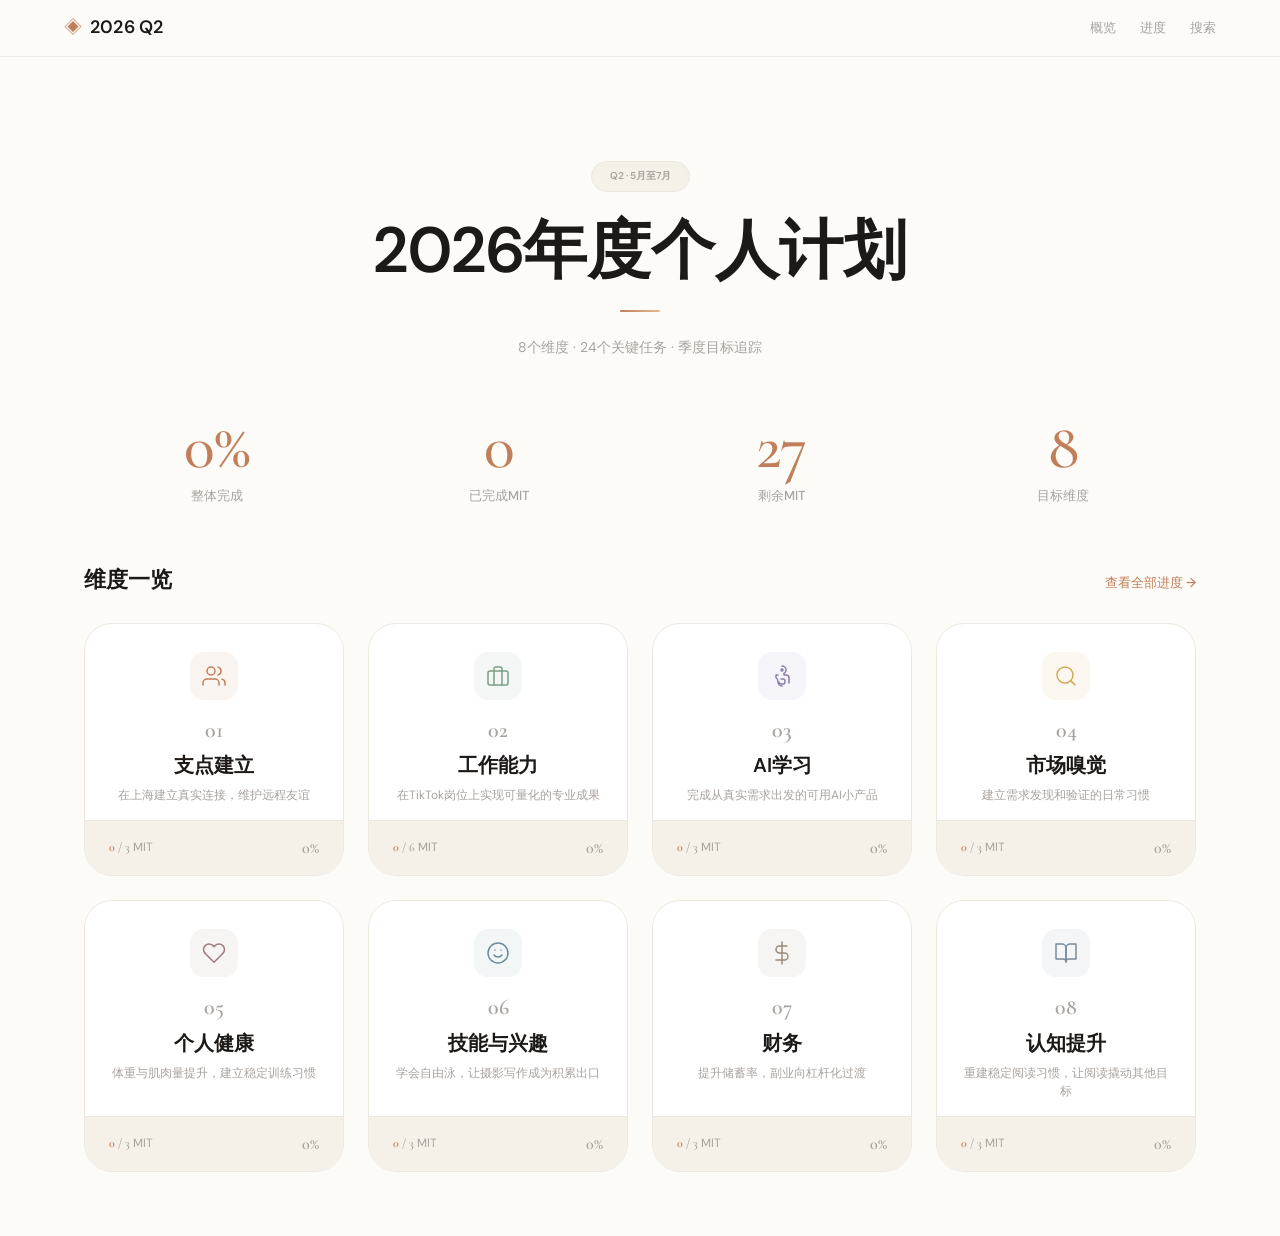
==== commit b7c7e909: "feat: 重构为现代化单页应用 - 全新Dashboard首页设计 - 8个维度详情页及任务跟踪 - 搜索、导航、进度追踪组件 - localStorage持久化状态" ====
--- a/index.html
+++ b/index.html
@@ -1,561 +1,16 @@
 <!DOCTYPE html>
 <html lang="zh-CN">
 <head>
-    <meta charset="UTF-8">
-    <meta name="viewport" content="width=device-width, initial-scale=1.0">
-    <title>2026 · 年度计划</title>
-    <style>
-        @import url('https://fonts.googleapis.com/css2?family=Playfair+Display:wght@400;600;800&family=JetBrains+Mono:wght@300;400;500&display=swap');
-
-        :root {
-            --bg: #0a0a0f;
-            --fg: #f0f0f5;
-            --muted: #6b6b80;
-            --accent: #ff6b35;
-            --accent-glow: rgba(255, 107, 53, 0.4);
-            --card: rgba(20, 20, 30, 0.8);
-            --border: rgba(255, 255, 255, 0.08);
-            --gradient-1: #ff6b35;
-            --gradient-2: #f7931e;
-        }
-
-        * { margin: 0; padding: 0; box-sizing: border-box; }
-
-        body {
-            font-family: 'JetBrains Mono', monospace;
-            background: var(--bg);
-            color: var(--fg);
-            min-height: 100vh;
-            overflow-x: hidden;
-        }
-
-        /* Animated background */
-        .bg-layer {
-            position: fixed;
-            inset: 0;
-            z-index: -1;
-            background:
-                radial-gradient(ellipse 80% 50% at 20% 0%, rgba(255,107,53,0.15) 0%, transparent 50%),
-                radial-gradient(ellipse 60% 40% at 80% 100%, rgba(247,147,30,0.1) 0%, transparent 50%),
-                var(--bg);
-        }
-
-        .bg-grid {
-            position: fixed;
-            inset: 0;
-            z-index: -1;
-            background-image:
-                linear-gradient(rgba(255,255,255,0.02) 1px, transparent 1px),
-                linear-gradient(90deg, rgba(255,255,255,0.02) 1px, transparent 1px);
-            background-size: 60px 60px;
-            mask-image: radial-gradient(ellipse 100% 100% at 50% 0%, black 0%, transparent 70%);
-        }
-
-        /* Noise texture overlay */
-        .noise {
-            position: fixed;
-            inset: 0;
-            z-index: -1;
-            opacity: 0.03;
-            background-image: url("data:image/svg+xml,%3Csvg viewBox='0 0 256 256' xmlns='http://www.w3.org/2000/svg'%3E%3Cfilter id='noise'%3E%3CfeTurbulence type='fractalNoise' baseFrequency='0.9' numOctaves='4' stitchTiles='stitch'/%3E%3C/filter%3E%3Crect width='100%25' height='100%25' filter='url(%23noise)'/%3E%3C/svg%3E");
-            pointer-events: none;
-        }
-
-        /* Main container */
-        .main-container {
-            max-width: 1400px;
-            margin: 0 auto;
-            padding: 40px 24px;
-        }
-
-        /* Header */
-        .hero {
-            text-align: center;
-            padding: 80px 0 60px;
-            position: relative;
-        }
-
-        .hero-badge {
-            display: inline-block;
-            font-size: 11px;
-            font-weight: 500;
-            letter-spacing: 3px;
-            text-transform: uppercase;
-            color: var(--muted);
-            background: var(--card);
-            border: 1px solid var(--border);
-            padding: 8px 20px;
-            border-radius: 100px;
-            margin-bottom: 24px;
-            backdrop-filter: blur(10px);
-        }
-
-        .hero h1 {
-            font-family: 'Playfair Display', serif;
-            font-size: clamp(32px, 6vw, 64px);
-            font-weight: 800;
-            letter-spacing: -0.03em;
-            line-height: 1.1;
-            margin-bottom: 16px;
-            background: linear-gradient(135deg, var(--fg) 0%, #a0a0b0 100%);
-            -webkit-background-clip: text;
-            -webkit-text-fill-color: transparent;
-            background-clip: text;
-        }
-
-        .hero-subtitle {
-            font-size: 14px;
-            color: var(--muted);
-            letter-spacing: 0.1em;
-        }
-
-        .hero-line {
-            width: 40px;
-            height: 2px;
-            background: linear-gradient(90deg, var(--accent), transparent);
-            margin: 32px auto;
-            border-radius: 2px;
-        }
-
-        .q2-tag {
-            display: inline-flex;
-            align-items: center;
-            gap: 8px;
-            color: var(--accent);
-            font-size: 13px;
-            font-weight: 500;
-        }
-
-        .q2-tag::before {
-            content: '';
-            width: 6px;
-            height: 6px;
-            background: var(--accent);
-            border-radius: 50%;
-            animation: pulse 2s infinite;
-        }
-
-        @keyframes pulse {
-            0%, 100% { opacity: 1; transform: scale(1); }
-            50% { opacity: 0.5; transform: scale(1.2); }
-        }
-
-        /* Stats bar */
-        .stats-row {
-            display: grid;
-            grid-template-columns: repeat(4, 1fr);
-            gap: 16px;
-            margin-bottom: 48px;
-        }
-
-        @media (max-width: 600px) {
-            .stats-row { grid-template-columns: repeat(2, 1fr); }
-        }
-
-        .stat-card {
-            background: var(--card);
-            border: 1px solid var(--border);
-            border-radius: 16px;
-            padding: 20px;
-            text-align: center;
-            backdrop-filter: blur(10px);
-            transition: all 0.4s cubic-bezier(0.16, 1, 0.3, 1);
-        }
-
-        .stat-card:hover {
-            border-color: rgba(255,107,53,0.3);
-            transform: translateY(-4px);
-            box-shadow: 0 20px 40px rgba(0,0,0,0.3);
-        }
-
-        .stat-value {
-            font-family: 'Playfair Display', serif;
-            font-size: 36px;
-            font-weight: 600;
-            color: var(--fg);
-            line-height: 1;
-            margin-bottom: 8px;
-        }
-
-        .stat-value .highlight {
-            color: var(--accent);
-        }
-
-        .stat-label {
-            font-size: 11px;
-            color: var(--muted);
-            letter-spacing: 0.05em;
-            text-transform: uppercase;
-        }
-
-        /* Grid of dimension cards */
-        .dimensions-grid {
-            display: grid;
-            grid-template-columns: repeat(auto-fit, minmax(280px, 1fr));
-            gap: 20px;
-        }
-
-        .dimension-card {
-            background: var(--card);
-            border: 1px solid var(--border);
-            border-radius: 20px;
-            overflow: hidden;
-            cursor: pointer;
-            transition: all 0.5s cubic-bezier(0.16, 1, 0.3, 1);
-            position: relative;
-            backdrop-filter: blur(10px);
-        }
-
-        .dimension-card::before {
-            content: '';
-            position: absolute;
-            top: 0;
-            left: 0;
-            right: 0;
-            height: 3px;
-            background: linear-gradient(90deg, var(--gradient-1), var(--gradient-2));
-            opacity: 0;
-            transition: opacity 0.4s;
-        }
-
-        .dimension-card:hover {
-            border-color: rgba(255,107,53,0.4);
-            transform: translateY(-8px);
-            box-shadow:
-                0 20px 60px rgba(255,107,53,0.15),
-                0 0 0 1px rgba(255,107,53,0.1);
-        }
-
-        .dimension-card:hover::before {
-            opacity: 1;
-        }
-
-        .card-icon {
-            width: 56px;
-            height: 56px;
-            margin: 24px auto 16px;
-            display: flex;
-            align-items: center;
-            justify-content: center;
-            font-size: 24px;
-            background: linear-gradient(135deg, rgba(255,107,53,0.15), rgba(247,147,30,0.1));
-            border-radius: 14px;
-            border: 1px solid rgba(255,107,53,0.2);
-        }
-
-        .card-title {
-            font-family: 'Playfair Display', serif;
-            font-size: 18px;
-            font-weight: 600;
-            color: var(--fg);
-            text-align: center;
-            padding: 0 20px;
-            line-height: 1.4;
-        }
-
-        .card-subtitle {
-            font-size: 12px;
-            color: var(--muted);
-            text-align: center;
-            padding: 10px 24px 24px;
-            line-height: 1.6;
-            opacity: 0.6;
-        }
-
-        .card-progress {
-            height: 3px;
-            background: rgba(255,255,255,0.05);
-            margin: 0 20px 20px;
-            border-radius: 2px;
-            overflow: hidden;
-        }
-
-        .card-progress-bar {
-            height: 100%;
-            background: linear-gradient(90deg, var(--gradient-1), var(--gradient-2));
-            border-radius: 2px;
-            transition: width 0.8s cubic-bezier(0.16, 1, 0.3, 1);
-            width: 0%;
-        }
-
-        .card-footer {
-            padding: 16px 20px;
-            border-top: 1px solid var(--border);
-            display: flex;
-            justify-content: space-between;
-            align-items: center;
-            font-size: 12px;
-            color: var(--muted);
-        }
-
-        .card-stats {
-            display: flex;
-            gap: 16px;
-        }
-
-        .card-stat {
-            display: flex;
-            align-items: center;
-            gap: 4px;
-        }
-
-        .card-stat .done {
-            color: #52c41a;
-        }
-
-        /* Scroll reveal animation */
-        .dimension-card {
-            opacity: 0;
-            transform: translateY(40px);
-        }
-
-        .dimension-card.revealed {
-            animation: cardReveal 0.8s cubic-bezier(0.16, 1, 0.3, 1) forwards;
-        }
-
-        @keyframes cardReveal {
-            to {
-                opacity: 1;
-                transform: translateY(0);
-            }
-        }
-
-        /* Floating particles */
-        .particles {
-            position: fixed;
-            inset: 0;
-            pointer-events: none;
-            z-index: -1;
-            overflow: hidden;
-        }
-
-        .particle {
-            position: absolute;
-            width: 4px;
-            height: 4px;
-            background: var(--accent);
-            border-radius: 50%;
-            opacity: 0.3;
-            animation: float 15s infinite;
-        }
-
-        @keyframes float {
-            0%, 100% { transform: translateY(100vh) rotate(0deg); opacity: 0; }
-            10% { opacity: 0.3; }
-            90% { opacity: 0.3; }
-            100% { transform: translateY(-100vh) rotate(720deg); opacity: 0; }
-        }
-
-        /* Focus states */
-        .dimension-card:focus-visible {
-            outline: 2px solid var(--accent);
-            outline-offset: 4px;
-        }
-
-        .dimension-card:focus-visible::before {
-            opacity: 1;
-        }
-    </style>
+  <meta charset="UTF-8">
+  <meta name="viewport" content="width=device-width, initial-scale=1.0">
+  <title>2026 Q2 个人计划</title>
+  <link rel="preconnect" href="https://fonts.googleapis.com">
+  <link rel="preconnect" href="https://fonts.gstatic.com" crossorigin>
+  <link href="https://fonts.googleapis.com/css2?family=Cormorant+Garamond:ital,wght@0,300;0,400;0,600;0,700;1,300;1,400&family=DM+Sans:ital,wght@0,300;0,400;0,500;0,600;1,300&family=JetBrains+Mono:wght@300;400;500&display=swap" rel="stylesheet">
+  <link rel="stylesheet" href="style.css">
 </head>
 <body>
-    <div class="bg-layer"></div>
-    <div class="bg-grid"></div>
-    <div class="noise"></div>
-    <div class="particles" id="particles"></div>
-
-    <main class="main-container">
-        <header class="hero">
-            <div class="hero-badge">2026 Annual Plan</div>
-            <h1>年度计划</h1>
-            <div class="hero-line"></div>
-            <div class="q2-tag">第二季度 · 5月 - 7月</div>
-        </header>
-
-        <section class="stats-row" id="statsRow">
-            <div class="stat-card">
-                <div class="stat-value"><span id="totalDims" class="highlight">0</span></div>
-                <div class="stat-label">维度总数</div>
-            </div>
-            <div class="stat-card">
-                <div class="stat-value"><span id="completedDims" class="highlight">0</span></div>
-                <div class="stat-label">已完成</div>
-            </div>
-            <div class="stat-card">
-                <div class="stat-value"><span id="totalTasks" class="highlight">0</span></div>
-                <div class="stat-label">总任务</div>
-            </div>
-            <div class="stat-card">
-                <div class="stat-value"><span id="completedTasks" class="highlight">0</span></div>
-                <div class="stat-label">已完成</div>
-            </div>
-        </section>
-
-        <section class="dimensions-grid" id="dimensionsGrid"></section>
-    </main>
-
-    <script>
-        const DIMENSIONS = [
-            {
-                id: 1,
-                icon: '👥',
-                title: '人际支点',
-                subtitle: '在上海建立真实连接，维护远程友谊',
-                file: 'dimension-1.html',
-                taskCount: 3
-            },
-            {
-                id: 2,
-                icon: '💼',
-                title: '工作与专业能力',
-                subtitle: '在TikTok岗位上实现可量化的专业成果',
-                file: 'dimension-2.html',
-                taskCount: 3
-            },
-            {
-                id: 3,
-                icon: '🤖',
-                title: 'AI方向（从需求出发）',
-                subtitle: '完成从真实需求出发的可用AI小产品',
-                file: 'dimension-3.html',
-                taskCount: 3
-            },
-            {
-                id: 4,
-                icon: '📈',
-                title: '市场嗅觉',
-                subtitle: '建立需求发现和验证的日常习惯',
-                file: 'dimension-4.html',
-                taskCount: 3
-            },
-            {
-                id: 5,
-                icon: '💪',
-                title: '个人健康',
-                subtitle: '体重与肌肉量提升，建立稳定训练习惯',
-                file: 'dimension-5.html',
-                taskCount: 3
-            },
-            {
-                id: 6,
-                icon: '🎨',
-                title: '个人技能与兴趣',
-                subtitle: '学会自由泳，让摄影写作成为积累出口',
-                file: 'dimension-6.html',
-                taskCount: 3
-            },
-            {
-                id: 7,
-                icon: '💰',
-                title: '财务',
-                subtitle: '提升储蓄率，副业向杠杆化过渡',
-                file: 'dimension-7.html',
-                taskCount: 3
-            },
-            {
-                id: 8,
-                icon: '📚',
-                title: '认知提升（阅读）',
-                subtitle: '重建稳定阅读习惯，让阅读撬动其他目标',
-                file: 'dimension-8.html',
-                taskCount: 3
-            }
-        ];
-
-        let state = loadState();
-
-        function loadState() {
-            const saved = localStorage.getItem('plan2026_state');
-            return saved ? JSON.parse(saved) : { dimensions: {} };
-        }
-
-        function saveState() {
-            localStorage.setItem('plan2026_state', JSON.stringify(state));
-        }
-
-        function init() {
-            const grid = document.getElementById('dimensionsGrid');
-
-            DIMENSIONS.forEach((dim, index) => {
-                const dimState = state.dimensions[dim.id] || { completedMits: [] };
-                const completed = dimState.completedMits ? dimState.completedMits.length : 0;
-                const progress = dim.taskCount > 0 ? (completed / dim.taskCount) * 100 : 0;
-
-                const card = document.createElement('article');
-                card.className = 'dimension-card';
-                card.tabIndex = 0;
-                card.style.animationDelay = `${index * 0.1}s`;
-                card.innerHTML = `
-                    <div class="card-icon">${dim.icon}</div>
-                    <h2 class="card-title">${dim.title}</h2>
-                    <p class="card-subtitle">${dim.subtitle}</p>
-                    <div class="card-progress">
-                        <div class="card-progress-bar" style="width: ${progress}%"></div>
-                    </div>
-                    <div class="card-footer">
-                        <span class="card-stats">
-                            <span class="card-stat">
-                                <span class="done">${completed}</span>/${dim.taskCount}
-                            </span>
-                        </span>
-                        <span style="font-size: 11px; color: var(--muted);">点击查看详情</span>
-                    </div>
-                `;
-
-                card.addEventListener('click', () => {
-                    window.location.href = dim.file;
-                });
-
-                card.addEventListener('keydown', (e) => {
-                    if (e.key === 'Enter' || e.key === ' ') {
-                        e.preventDefault();
-                        window.location.href = dim.file;
-                    }
-                });
-
-                grid.appendChild(card);
-
-                setTimeout(() => card.classList.add('revealed'), index * 100);
-            });
-
-            createParticles();
-            updateStats();
-        }
-
-        function createParticles() {
-            const container = document.getElementById('particles');
-            for (let i = 0; i < 20; i++) {
-                const p = document.createElement('div');
-                p.className = 'particle';
-                p.style.left = Math.random() * 100 + '%';
-                p.style.animationDelay = Math.random() * 15 + 's';
-                p.style.animationDuration = (15 + Math.random() * 10) + 's';
-                container.appendChild(p);
-            }
-        }
-
-        function updateStats() {
-            let totalCompleted = 0;
-            let totalTasks = 0;
-
-            DIMENSIONS.forEach(dim => {
-                const dimState = state.dimensions[dim.id] || { completedMits: [] };
-                const completed = dimState.completedMits ? dimState.completedMits.length : 0;
-                totalCompleted += completed;
-                totalTasks += dim.taskCount;
-            });
-
-            const completedDims = DIMENSIONS.filter(d => {
-                const s = state.dimensions[d.id];
-                return s && s.completedMits && s.completedMits.length === d.taskCount;
-            }).length;
-
-            document.getElementById('totalDims').textContent = DIMENSIONS.length;
-            document.getElementById('completedDims').textContent = completedDims;
-            document.getElementById('totalTasks').textContent = totalTasks;
-            document.getElementById('completedTasks').textContent = totalCompleted;
-        }
-
-        init();
-    </script>
+  <div id="app"></div>
+  <script type="module" src="app.js"></script>
 </body>
 </html>
--- a/style.css
+++ b/style.css
@@ -0,0 +1,1240 @@
+/* ============================================
+   2026 Q2 PLAN — EDITORIAL DESIGN SYSTEM
+   Aesthetic: Warm Minimal Luxury / Editorial
+   ============================================ */
+
+/* --- Google Fonts --- */
+@import url('https://fonts.googleapis.com/css2?family=Cormorant+Garamond:ital,wght@0,400;0,600;0,700;1,400&family=DM+Sans:ital,wght@0,300;0,400;0,500;0,600;1,300&family=JetBrains+Mono:wght@300;400;500&display=swap');
+
+/* --- Design Tokens --- */
+:root {
+  --bg: #FDFBF7;
+  --fg: #1C1917;
+  --muted: #A8A29E;
+  --accent: #C17F59;
+  --accent-light: rgba(193, 127, 89, 0.08);
+  --accent-border: rgba(193, 127, 89, 0.2);
+  --card: #FFFFFF;
+  --border: #EDE8E0;
+  --surface: #F5F0E8;
+  --gradient-1: #C17F59;
+  --gradient-2: #E8B98A;
+
+  /* All text → DM Sans (non-serif). Cormorant only used explicitly on .en-serif */
+  --font-body: 'DM Sans', -apple-system, sans-serif;
+  --font-display: 'DM Sans', -apple-system, sans-serif;
+  --font-mono: 'JetBrains Mono', monospace;
+
+  /* Spacing */
+  --space-xs: 4px;
+  --space-sm: 8px;
+  --space-md: 16px;
+  --space-lg: 24px;
+  --space-xl: 40px;
+  --space-2xl: 64px;
+
+  /* Radius */
+  --radius-sm: 6px;
+  --radius-md: 12px;
+  --radius-lg: 20px;
+  --radius-xl: 28px;
+
+  /* Shadows */
+  --shadow-sm: 0 1px 3px rgba(28,25,23,0.06);
+  --shadow-md: 0 4px 16px rgba(28,25,23,0.08);
+  --shadow-lg: 0 12px 40px rgba(28,25,23,0.12);
+}
+
+/* Pure English / numbers -> Cormorant Garamond (serif) for design accent */
+.en-serif {
+  font-family: 'Cormorant Garamond', Georgia, serif;
+  font-weight: 600;
+}
+
+.en-serif,
+.stat-value.en-serif {
+  font-family: 'Cormorant Garamond', Georgia, serif !important;
+}
+
+/* --- Reset --- */
+*, *::before, *::after { margin: 0; padding: 0; box-sizing: border-box; }
+
+html {
+  scroll-behavior: smooth;
+}
+
+body {
+  font-family: var(--font-body);
+  background: var(--bg);
+  color: var(--fg);
+  min-height: 100vh;
+  line-height: 1.65;
+  -webkit-font-smoothing: antialiased;
+  -moz-osx-font-smoothing: grayscale;
+}
+
+::selection {
+  background: var(--accent);
+  color: #fff;
+}
+
+::-webkit-scrollbar {
+  width: 6px;
+}
+::-webkit-scrollbar-track {
+  background: var(--bg);
+}
+::-webkit-scrollbar-thumb {
+  background: var(--border);
+  border-radius: 3px;
+}
+::-webkit-scrollbar-thumb:hover {
+  background: var(--muted);
+}
+
+/* --- Navigation --- */
+.site-nav {
+  position: sticky;
+  top: 0;
+  z-index: 100;
+  background: rgba(253, 251, 247, 0.88);
+  backdrop-filter: blur(12px);
+  -webkit-backdrop-filter: blur(12px);
+  border-bottom: 1px solid var(--border);
+}
+
+.nav-inner {
+  max-width: 1200px;
+  margin: 0 auto;
+  padding: 0 var(--space-lg);
+  height: 56px;
+  display: flex;
+  align-items: center;
+  justify-content: space-between;
+}
+
+.nav-brand {
+  display: flex;
+  align-items: center;
+  gap: var(--space-sm);
+  text-decoration: none;
+  color: var(--fg);
+}
+
+.nav-brand-mark {
+  font-size: 18px;
+  color: var(--accent);
+  font-style: normal;
+}
+
+.nav-brand-text {
+  font-family: var(--font-body);
+  font-size: 18px;
+  font-weight: 600;
+  letter-spacing: 0.01em;
+}
+
+.nav-links {
+  display: flex;
+  gap: var(--space-lg);
+}
+
+.nav-link {
+  font-size: 13px;
+  font-weight: 500;
+  color: var(--muted);
+  text-decoration: none;
+  transition: color 0.2s;
+  padding: 4px 0;
+  border-bottom: 1.5px solid transparent;
+}
+
+.nav-link:hover {
+  color: var(--fg);
+}
+
+.nav-link[href="#/"+window.location.hash.slice(1)],
+.nav-link.active {
+  color: var(--accent);
+  border-bottom-color: var(--accent);
+}
+
+/* --- Layout --- */
+.container {
+  max-width: 1160px;
+  margin: 0 auto;
+  padding: var(--space-xl) var(--space-lg);
+}
+
+main.container {
+  padding-top: var(--space-xl);
+  padding-bottom: var(--space-2xl);
+}
+
+/* --- Hero Section --- */
+.hero {
+  text-align: center;
+  padding: var(--space-2xl) 0 var(--space-xl);
+}
+
+.hero-badge {
+  display: inline-block;
+  font-size: 10px;
+  font-weight: 600;
+  text-transform: uppercase;
+  color: var(--muted);
+  background: var(--surface);
+  border: 1px solid var(--border);
+  padding: 6px 18px;
+  border-radius: 100px;
+  margin-bottom: var(--space-lg);
+}
+
+.hero h1 {
+  font-family: var(--font-body);
+  font-size: clamp(36px, 6vw, 64px);
+  font-weight: 600;
+  line-height: 1.1;
+  color: var(--fg);
+  margin-bottom: var(--space-md);
+}
+
+.hero-line {
+  width: 40px;
+  height: 2px;
+  background: linear-gradient(90deg, var(--gradient-1), var(--gradient-2));
+  margin: var(--space-lg) auto;
+  border-radius: 2px;
+}
+
+.hero-subtitle {
+  font-size: 14px;
+  color: var(--muted);
+  font-weight: 400;
+}
+
+/* --- Stats Row --- */
+.stats-row {
+  display: grid;
+  grid-template-columns: repeat(4, 1fr);
+  gap: var(--space-md);
+  margin-bottom: var(--space-xl);
+}
+
+@media (max-width: 640px) {
+  .stats-row { grid-template-columns: repeat(2, 1fr); }
+}
+
+.stat-card {
+  padding: var(--space-md) var(--space-lg);
+  text-align: center;
+}
+
+.stat-value {
+  font-size: 64px;
+  font-weight: 500;
+  color: var(--accent);
+  line-height: 1;
+  margin-bottom: 6px;
+  letter-spacing: -0.02em;
+}
+
+.stat-label {
+  font-size: 13px;
+  color: var(--muted);
+  text-transform: uppercase;
+  font-weight: 500;
+}
+
+/* --- Section Header Row --- */
+.section-header-row {
+  display: flex;
+  align-items: baseline;
+  justify-content: space-between;
+  margin-bottom: var(--space-lg);
+  gap: var(--space-md);
+}
+
+.section-heading {
+  font-family: var(--font-body);
+  font-size: 22px;
+  font-weight: 600;
+  color: var(--fg);
+}
+
+.view-all-link {
+  font-size: 13px;
+  color: var(--accent);
+  text-decoration: none;
+  font-weight: 500;
+  transition: opacity 0.2s;
+}
+
+.view-all-link:hover {
+  opacity: 0.7;
+}
+
+/* --- Dimensions Grid --- */
+.dimensions-grid {
+  display: grid;
+  grid-template-columns: repeat(auto-fill, minmax(260px, 1fr));
+  gap: var(--space-lg);
+}
+
+.dimension-card {
+  background: var(--card);
+  border: 1px solid var(--border);
+  border-radius: var(--radius-xl);
+  overflow: hidden;
+  cursor: pointer;
+  transition: all 0.4s cubic-bezier(0.4, 0, 0.2, 1);
+  position: relative;
+  opacity: 0;
+  transform: translateY(20px);
+  display: flex;
+  flex-direction: column;
+}
+
+.dimension-card.revealed {
+  animation: cardReveal 0.5s cubic-bezier(0.4, 0, 0.2, 1) forwards;
+  animation-delay: var(--delay, 0ms);
+}
+
+@keyframes cardReveal {
+  to { opacity: 1; transform: translateY(0); }
+}
+
+.dimension-card:hover {
+  transform: translateY(-4px);
+  box-shadow: var(--shadow-lg);
+}
+
+.card-icon {
+  width: 48px;
+  height: 48px;
+  margin: 28px auto 12px;
+  display: flex;
+  align-items: center;
+  justify-content: center;
+  border-radius: 14px;
+  transition: transform 0.3s;
+}
+
+.dimension-card:hover .card-icon {
+  transform: scale(1.08);
+}
+
+.card-number {
+  text-align: center;
+  font-family: 'Cormorant Garamond', Georgia, serif;
+  font-size: 22px;
+  color: var(--muted);
+  margin-bottom: 4px;
+}
+
+.card-title {
+  font-family: var(--font-body);
+  font-size: 20px;
+  font-weight: 600;
+  color: var(--fg);
+  text-align: center;
+  padding: 0 var(--space-lg);
+  line-height: 1.3;
+}
+
+.card-subtitle {
+  font-size: 12px;
+  color: var(--muted);
+  text-align: center;
+  padding: 8px var(--space-lg) 16px;
+  line-height: 1.5;
+}
+
+.card-footer {
+  padding: 14px var(--space-lg);
+  border-top: 1px solid var(--border);
+  display: flex;
+  justify-content: space-between;
+  align-items: center;
+  font-size: 12px;
+  color: var(--muted);
+  background: var(--surface);
+  margin-top: auto;
+}
+
+.card-stats .done {
+  color: var(--accent);
+  font-weight: 600;
+}
+
+.card-percent {
+  font-family: 'Cormorant Garamond', Georgia, serif;
+  font-size: 16px;
+  font-weight: 600;
+}
+
+/* --- Back Button --- */
+.back-btn {
+  display: inline-flex;
+  align-items: center;
+  gap: 6px;
+  color: var(--muted);
+  text-decoration: none;
+  font-size: 13px;
+  padding: 6px 0;
+  margin-bottom: var(--space-lg);
+  transition: color 0.2s;
+}
+
+.back-btn:hover {
+  color: var(--accent);
+}
+
+.back-btn svg {
+  width: 15px;
+  height: 15px;
+  transition: transform 0.2s;
+}
+
+.back-btn:hover svg {
+  transform: translateX(-2px);
+}
+
+/* --- Detail Header --- */
+.detail-header {
+  display: flex;
+  justify-content: space-between;
+  align-items: center;
+  flex-wrap: wrap;
+  gap: var(--space-md);
+  margin-bottom: var(--space-xl);
+}
+
+/* --- Detail Title Section --- */
+.detail-title-section {
+  background: var(--card);
+  border: 1px solid var(--border);
+  border-radius: var(--radius-xl);
+  padding: var(--space-lg);
+  margin-bottom: var(--space-lg);
+  position: relative;
+  overflow: hidden;
+}
+
+.detail-title-section::before {
+  content: '';
+  position: absolute;
+  top: 0;
+  left: 0;
+  right: 0;
+  height: 3px;
+  background: var(--accent, var(--gradient-1));
+  opacity: 0.7;
+}
+
+.detail-top-row {
+  display: flex;
+  align-items: stretch;
+  gap: var(--space-lg);
+  margin-bottom: var(--space-lg);
+}
+
+.detail-left {
+  display: flex;
+  align-items: center;
+  flex-shrink: 0;
+}
+
+.detail-icon-num {
+  display: flex;
+  flex-direction: column;
+  align-items: center;
+  gap: 8px;
+}
+
+.detail-icon-num svg {
+  width: 36px;
+  height: 36px;
+}
+
+.detail-dim-number {
+  font-family: 'Cormorant Garamond', Georgia, serif;
+  font-size: 22px;
+}
+
+.detail-title-group {
+  display: flex;
+  flex-direction: column;
+  justify-content: center;
+  flex: 1;
+}
+
+.detail-title {
+  font-family: var(--font-body);
+  font-size: clamp(20px, 3vw, 30px);
+  font-weight: 600;
+  line-height: 1.2;
+  color: var(--fg);
+  margin-bottom: 4px;
+}
+
+.detail-subtitle {
+  font-size: 13px;
+  color: var(--muted);
+  line-height: 1.4;
+}
+
+.detail-progress {
+  display: flex;
+  align-items: center;
+  gap: var(--space-lg);
+  flex-shrink: 0;
+}
+
+.progress-ring {
+  display: flex;
+  flex-direction: column;
+  align-items: center;
+  gap: 6px;
+}
+
+.progress-ring-svg {
+  width: 72px;
+  height: 72px;
+  transform: rotate(-90deg);
+}
+
+.progress-ring-circle-bg {
+  fill: none;
+  stroke: var(--border);
+  stroke-width: 5;
+}
+
+.progress-ring-circle {
+  fill: none;
+  stroke-width: 5;
+  stroke-linecap: round;
+  transition: stroke-dasharray 0.6s cubic-bezier(0.4, 0, 0.2, 1);
+}
+
+.progress-text {
+  font-family: 'Cormorant Garamond', Georgia, serif;
+  font-size: 18px;
+  font-weight: 600;
+}
+
+.progress-stats {
+  display: flex;
+  flex-direction: column;
+  align-items: flex-start;
+  gap: 2px;
+}
+
+.progress-stats .stat {
+  font-family: var(--font-body);
+  font-size: 28px;
+  font-weight: 600;
+  line-height: 1;
+  color: var(--fg);
+}
+
+.stat-value {
+  color: var(--accent);
+}
+
+.stat-total {
+  color: var(--muted);
+  font-size: 18px;
+}
+
+.progress-stats .stat-label {
+  font-size: 11px;
+  margin-top: 4px;
+}
+
+/* --- Editable Sections --- */
+.detail-content {
+  display: grid;
+  grid-template-columns: repeat(auto-fit, minmax(300px, 1fr));
+  gap: var(--space-lg);
+  margin-bottom: var(--space-lg);
+}
+
+.editable-section {
+  background: var(--card);
+  border: 1px solid var(--border);
+  border-radius: var(--radius-lg);
+  overflow: hidden;
+  transition: border-color 0.2s, box-shadow 0.2s;
+}
+
+.editable-section:focus-within {
+  border-color: var(--accent-border);
+  box-shadow: 0 0 0 3px var(--accent-light);
+}
+
+.editable-section h3 {
+  font-size: 20px;
+  font-weight: 600;
+  color: var(--muted);
+  padding: 16px var(--space-lg) 12px;
+  background: var(--surface);
+  border-bottom: 1px solid var(--border);
+  font-family: var(--font-body);
+  letter-spacing: 0;
+}
+
+.editable-field {
+  padding: var(--space-lg);
+  font-size: 14px;
+  line-height: 1.75;
+  color: #7A746D;
+  min-height: 80px;
+  outline: none;
+  cursor: text;
+  word-wrap: break-word;
+  overflow-wrap: break-word;
+  white-space: pre-wrap;
+  transition: background 0.2s;
+}
+
+.editable-field:hover {
+  background: var(--accent-light);
+}
+
+.editable-field:focus {
+  background: var(--accent-light);
+}
+
+/* --- MIT List --- */
+.detail-mits {
+  background: var(--card);
+  border: 1px solid var(--border);
+  border-radius: var(--radius-lg);
+  padding: var(--space-lg);
+  margin-bottom: var(--space-lg);
+}
+
+.detail-mits h3 {
+  font-family: var(--font-body);
+  font-size: 20px;
+  font-weight: 600;
+  margin-bottom: var(--space-lg);
+  color: var(--fg);
+  display: flex;
+  align-items: center;
+  gap: var(--space-sm);
+}
+
+.mit-list {
+  list-style: none;
+}
+
+.mit-item {
+  display: flex;
+  align-items: flex-start;
+  gap: var(--space-md);
+  padding: 14px 0;
+  border-bottom: 1px solid var(--border);
+  transition: background 0.15s;
+}
+
+.mit-item:last-child {
+  border-bottom: none;
+}
+
+.mit-checkbox {
+  appearance: none;
+  width: 18px;
+  height: 18px;
+  border: 1.5px solid var(--border);
+  border-radius: 4px;
+  cursor: pointer;
+  position: relative;
+  flex-shrink: 0;
+  margin-top: 2px;
+  transition: all 0.2s;
+  background: transparent;
+}
+
+.mit-checkbox:hover {
+  border-color: var(--accent);
+}
+
+.mit-checkbox:checked {
+  background: var(--accent);
+  border-color: var(--accent);
+}
+
+.mit-checkbox:checked::after {
+  content: '';
+  position: absolute;
+  left: 4px;
+  top: 1px;
+  width: 5px;
+  height: 9px;
+  border: solid #fff;
+  border-width: 0 1.5px 1.5px 0;
+  transform: rotate(45deg);
+}
+
+.mit-checkbox-label {
+  display: flex;
+  align-items: flex-start;
+  gap: var(--space-md);
+  cursor: pointer;
+  flex: 1;
+}
+
+.mit-text {
+  flex: 1;
+  font-size: 14px;
+  line-height: 1.65;
+  color: var(--fg);
+  padding: 2px 6px;
+  border-radius: 4px;
+  transition: background 0.15s;
+}
+
+.mit-text:hover {
+  background: var(--accent-light);
+}
+
+.mit-checkbox:checked + .mit-text {
+  text-decoration: line-through;
+  color: var(--muted);
+}
+
+/* --- Progress Row --- */
+.progress-row {
+  display: flex;
+  align-items: center;
+  gap: var(--space-md);
+  margin-top: var(--space-lg);
+  padding-top: var(--space-lg);
+  border-top: 1px solid var(--border);
+}
+
+.progress-bar {
+  flex: 1;
+  height: 3px;
+  background: var(--border);
+  border-radius: 2px;
+  overflow: hidden;
+}
+
+.progress-fill {
+  height: 100%;
+  border-radius: 2px;
+  transition: width 0.5s cubic-bezier(0.4, 0, 0.2, 1);
+}
+
+/* --- Dimension Navigation --- */
+.dim-nav {
+  display: flex;
+  justify-content: space-between;
+  align-items: center;
+  padding-top: var(--space-lg);
+  border-top: 1px solid var(--border);
+  gap: var(--space-md);
+}
+
+.home-btn {
+  display: inline-flex;
+  align-items: center;
+  gap: 6px;
+  color: var(--fg);
+  text-decoration: none;
+  font-size: 13px;
+  font-weight: 500;
+  padding: 8px 16px;
+  border: 1px solid var(--border);
+  border-radius: var(--radius-sm);
+  transition: all 0.2s;
+  background: var(--card);
+}
+
+.home-btn:hover {
+  background: var(--accent);
+  color: #fff;
+  border-color: var(--accent);
+}
+
+.dim-counter {
+  font-family: var(--font-mono);
+  font-size: 12px;
+  color: var(--muted);
+}
+
+.dimension-nav {
+  display: flex;
+  align-items: center;
+  gap: var(--space-sm);
+}
+
+.nav-btn {
+  display: inline-flex;
+  align-items: center;
+  gap: 4px;
+  padding: 7px 14px;
+  background: var(--card);
+  border: 1px solid var(--border);
+  border-radius: var(--radius-sm);
+  color: var(--fg);
+  text-decoration: none;
+  font-size: 12px;
+  font-weight: 500;
+  transition: all 0.2s;
+}
+
+.nav-btn:hover {
+  background: var(--accent);
+  color: #fff;
+  border-color: var(--accent);
+}
+
+.nav-separator {
+  color: var(--border);
+  font-size: 14px;
+}
+
+/* --- Overall Progress Page --- */
+.overall-progress {
+  display: grid;
+  grid-template-columns: auto 1fr;
+  gap: var(--space-xl);
+  background: var(--card);
+  border: 1px solid var(--border);
+  border-radius: var(--radius-xl);
+  padding: var(--space-xl);
+  margin-bottom: var(--space-xl);
+  align-items: center;
+}
+
+@media (max-width: 600px) {
+  .overall-progress {
+    grid-template-columns: 1fr;
+    text-align: center;
+  }
+}
+
+.overall-score {
+  position: relative;
+  display: flex;
+  align-items: center;
+  justify-content: center;
+}
+
+.overall-circle {
+  transform: rotate(-90deg);
+}
+
+.circle-bg {
+  fill: none;
+  stroke: var(--border);
+  stroke-width: 10;
+}
+
+.circle-progress {
+  fill: none;
+  stroke: var(--accent);
+  stroke-width: 10;
+  stroke-linecap: round;
+  transition: stroke-dasharray 1s cubic-bezier(0.4, 0, 0.2, 1);
+}
+
+.overall-icon {
+  position: absolute;
+  font-size: 28px;
+  color: var(--accent);
+}
+
+.overall-right {
+  display: flex;
+  flex-direction: column;
+  gap: var(--space-md);
+}
+
+.overall-percentage {
+  font-family: var(--font-body);
+  font-size: 56px;
+  font-weight: 600;
+  color: var(--accent);
+  line-height: 1;
+  letter-spacing: -0.03em;
+}
+
+.overall-label {
+  font-size: 14px;
+  color: var(--muted);
+}
+
+.overall-stats {
+  font-size: 15px;
+  color: var(--fg);
+  font-weight: 400;
+}
+
+.overall-stats strong {
+  color: var(--accent);
+  font-family: var(--font-mono);
+}
+
+.progress-legend {
+  display: flex;
+  gap: var(--space-lg);
+  padding: var(--space-md);
+  background: var(--surface);
+  border-radius: var(--radius-sm);
+  flex-wrap: wrap;
+}
+
+.legend-item {
+  display: flex;
+  align-items: center;
+  gap: 6px;
+  font-size: 12px;
+  color: var(--muted);
+}
+
+.dot {
+  width: 8px;
+  height: 8px;
+  border-radius: 50%;
+}
+.dot.completed { background: #7B9E87; }
+.dot.in-progress { background: var(--accent); }
+.dot.pending { background: var(--border); }
+
+/* --- Progress List --- */
+.progress-list {
+  display: flex;
+  flex-direction: column;
+  gap: var(--space-md);
+}
+
+.progress-item {
+  background: var(--card);
+  border: 1px solid var(--border);
+  border-radius: var(--radius-lg);
+  padding: var(--space-lg);
+  transition: all 0.3s cubic-bezier(0.4, 0, 0.2, 1);
+  cursor: pointer;
+}
+
+.progress-item:hover {
+  border-color: var(--accent-border);
+  transform: translateY(-2px);
+  box-shadow: var(--shadow-sm);
+}
+
+.progress-item-header {
+  display: flex;
+  justify-content: space-between;
+  align-items: center;
+  margin-bottom: var(--space-md);
+  flex-wrap: wrap;
+  gap: var(--space-sm);
+}
+
+.progress-dimension-name {
+  font-family: var(--font-body);
+  font-size: 17px;
+  font-weight: 600;
+  color: var(--fg);
+  display: flex;
+  align-items: center;
+}
+
+.progress-status {
+  font-size: 11px;
+  font-weight: 600;
+  padding: 3px 10px;
+  border-radius: 100px;
+  letter-spacing: 0.03em;
+}
+
+.progress-status.completed {
+  background: rgba(123, 158, 135, 0.15);
+  color: #5A7A5F;
+}
+
+.progress-status.in-progress {
+  background: var(--accent-light);
+  color: var(--accent);
+}
+
+.progress-status.pending {
+  background: var(--surface);
+  color: var(--muted);
+}
+
+.progress-bar-large {
+  height: 4px;
+  background: var(--border);
+  border-radius: 2px;
+  overflow: hidden;
+}
+
+.progress-fill-large {
+  height: 100%;
+  border-radius: 2px;
+  transition: width 1s cubic-bezier(0.4, 0, 0.2, 1);
+}
+
+.progress-meta {
+  display: flex;
+  justify-content: space-between;
+  align-items: center;
+  margin-top: var(--space-sm);
+  font-size: 12px;
+  color: var(--muted);
+}
+
+/* --- Search Page --- */
+.search-header {
+  text-align: center;
+  margin-bottom: var(--space-xl);
+}
+
+.search-header h1 {
+  font-family: var(--font-body);
+  font-size: 40px;
+  font-weight: 600;
+  margin-bottom: var(--space-sm);
+}
+
+.search-box {
+  max-width: 640px;
+  margin: 0 auto var(--space-xl);
+}
+
+.search-input-wrap {
+  position: relative;
+  display: flex;
+  align-items: center;
+}
+
+.search-icon {
+  position: absolute;
+  left: 16px;
+  color: var(--muted);
+  pointer-events: none;
+}
+
+.search-input {
+  width: 100%;
+  padding: 14px 16px 14px 48px;
+  font-family: var(--font-body);
+  font-size: 15px;
+  border: 1.5px solid var(--border);
+  border-radius: var(--radius-md);
+  background: var(--card);
+  color: var(--fg);
+  outline: none;
+  transition: border-color 0.2s, box-shadow 0.2s;
+}
+
+.search-input:focus {
+  border-color: var(--accent);
+  box-shadow: 0 0 0 3px var(--accent-light);
+}
+
+.search-input::placeholder {
+  color: var(--muted);
+}
+
+.search-results-list {
+  max-width: 800px;
+  margin: 0 auto;
+  display: flex;
+  flex-direction: column;
+  gap: var(--space-md);
+}
+
+.search-result-item {
+  background: var(--card);
+  border: 1px solid var(--border);
+  border-radius: var(--radius-lg);
+  padding: var(--space-lg);
+  cursor: pointer;
+  transition: all 0.25s cubic-bezier(0.4, 0, 0.2, 1);
+}
+
+.search-result-item:hover {
+  border-color: var(--accent-border);
+  transform: translateY(-2px);
+  box-shadow: var(--shadow-sm);
+}
+
+.search-result-header {
+  display: flex;
+  align-items: center;
+  gap: var(--space-sm);
+  margin-bottom: var(--space-sm);
+}
+
+.search-result-icon {
+  width: 32px;
+  height: 32px;
+  display: flex;
+  align-items: center;
+  justify-content: center;
+  background: var(--surface);
+  border-radius: 8px;
+  color: var(--muted);
+}
+
+.search-result-type {
+  font-size: 10px;
+  color: var(--accent);
+  font-weight: 600;
+  text-transform: uppercase;
+  letter-spacing: 0.08em;
+  padding: 2px 8px;
+  background: var(--accent-light);
+  border-radius: 4px;
+}
+
+.search-result-title {
+  font-family: var(--font-body);
+  font-size: 18px;
+  font-weight: 600;
+  color: var(--fg);
+}
+
+.search-result-content {
+  font-size: 13px;
+  color: var(--fg);
+  line-height: 1.65;
+  margin-top: var(--space-sm);
+  padding: var(--space-md);
+  background: var(--surface);
+  border-radius: var(--radius-sm);
+  border-left: 3px solid var(--accent);
+}
+
+.search-result-content strong {
+  display: block;
+  font-size: 10px;
+  font-weight: 600;
+  text-transform: uppercase;
+  letter-spacing: 0.08em;
+  color: var(--muted);
+  margin-bottom: 4px;
+}
+
+.search-result-content mark {
+  background: rgba(193, 127, 89, 0.2);
+  color: var(--accent);
+  padding: 0 2px;
+  border-radius: 2px;
+}
+
+.search-no-results,
+.search-tips {
+  text-align: center;
+  padding: var(--space-xl);
+  color: var(--muted);
+  font-size: 14px;
+}
+
+/* --- Not Found --- */
+.not-found {
+  text-align: center;
+  padding: var(--space-2xl);
+  color: var(--muted);
+  font-size: 16px;
+}
+
+/* --- Responsive --- */
+@media (max-width: 768px) {
+  .container {
+    padding: var(--space-lg) var(--space-md);
+  }
+
+  .nav-inner {
+    padding: 0 var(--space-md);
+  }
+
+  .nav-links {
+    gap: var(--space-md);
+  }
+
+  .hero {
+    padding: var(--space-xl) 0 var(--space-lg);
+  }
+
+  .hero h1 {
+    font-size: 32px;
+  }
+
+  .detail-header {
+    flex-direction: column;
+    align-items: flex-start;
+  }
+
+  .dimension-nav {
+    width: 100%;
+    justify-content: space-between;
+  }
+
+  .detail-title-section {
+    padding: var(--space-lg);
+  }
+
+  .detail-title {
+    font-size: 28px;
+  }
+
+  .detail-content {
+    grid-template-columns: 1fr;
+  }
+
+  .overall-progress {
+    padding: var(--space-lg);
+    gap: var(--space-lg);
+  }
+
+  .overall-percentage {
+    font-size: 40px;
+  }
+
+  .dim-nav {
+    flex-direction: column;
+    gap: var(--space-sm);
+  }
+
+  .dim-nav .home-btn {
+    width: 100%;
+    justify-content: center;
+  }
+}
+
+@media (max-width: 480px) {
+  .nav-brand-text {
+    display: none;
+  }
+
+  .stats-row {
+    grid-template-columns: repeat(2, 1fr);
+    gap: var(--space-sm);
+  }
+
+  .stat-card {
+    padding: var(--space-md);
+  }
+
+  .stat-value {
+    font-size: 24px;
+  }
+
+  .dimensions-grid {
+    grid-template-columns: 1fr;
+  }
+
+  .detail-progress {
+    flex-direction: column;
+    gap: var(--space-lg);
+  }
+}
